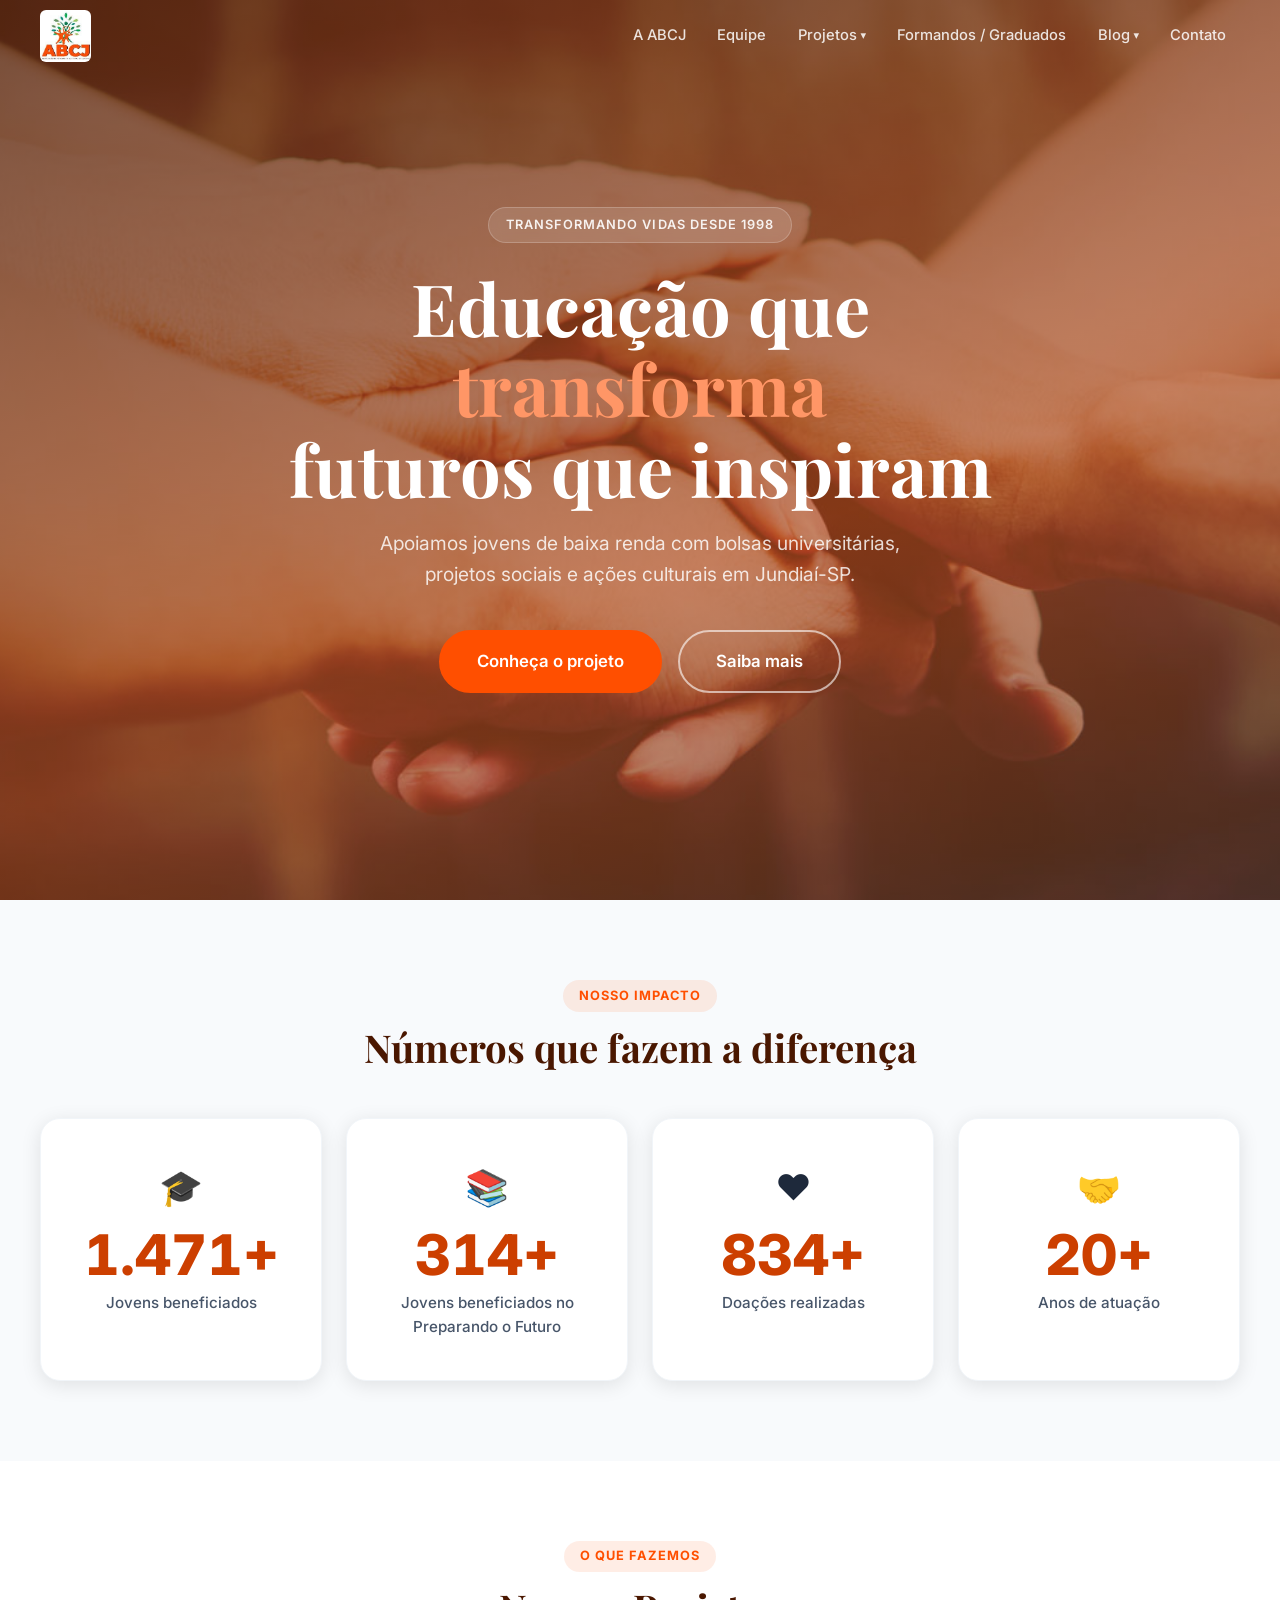
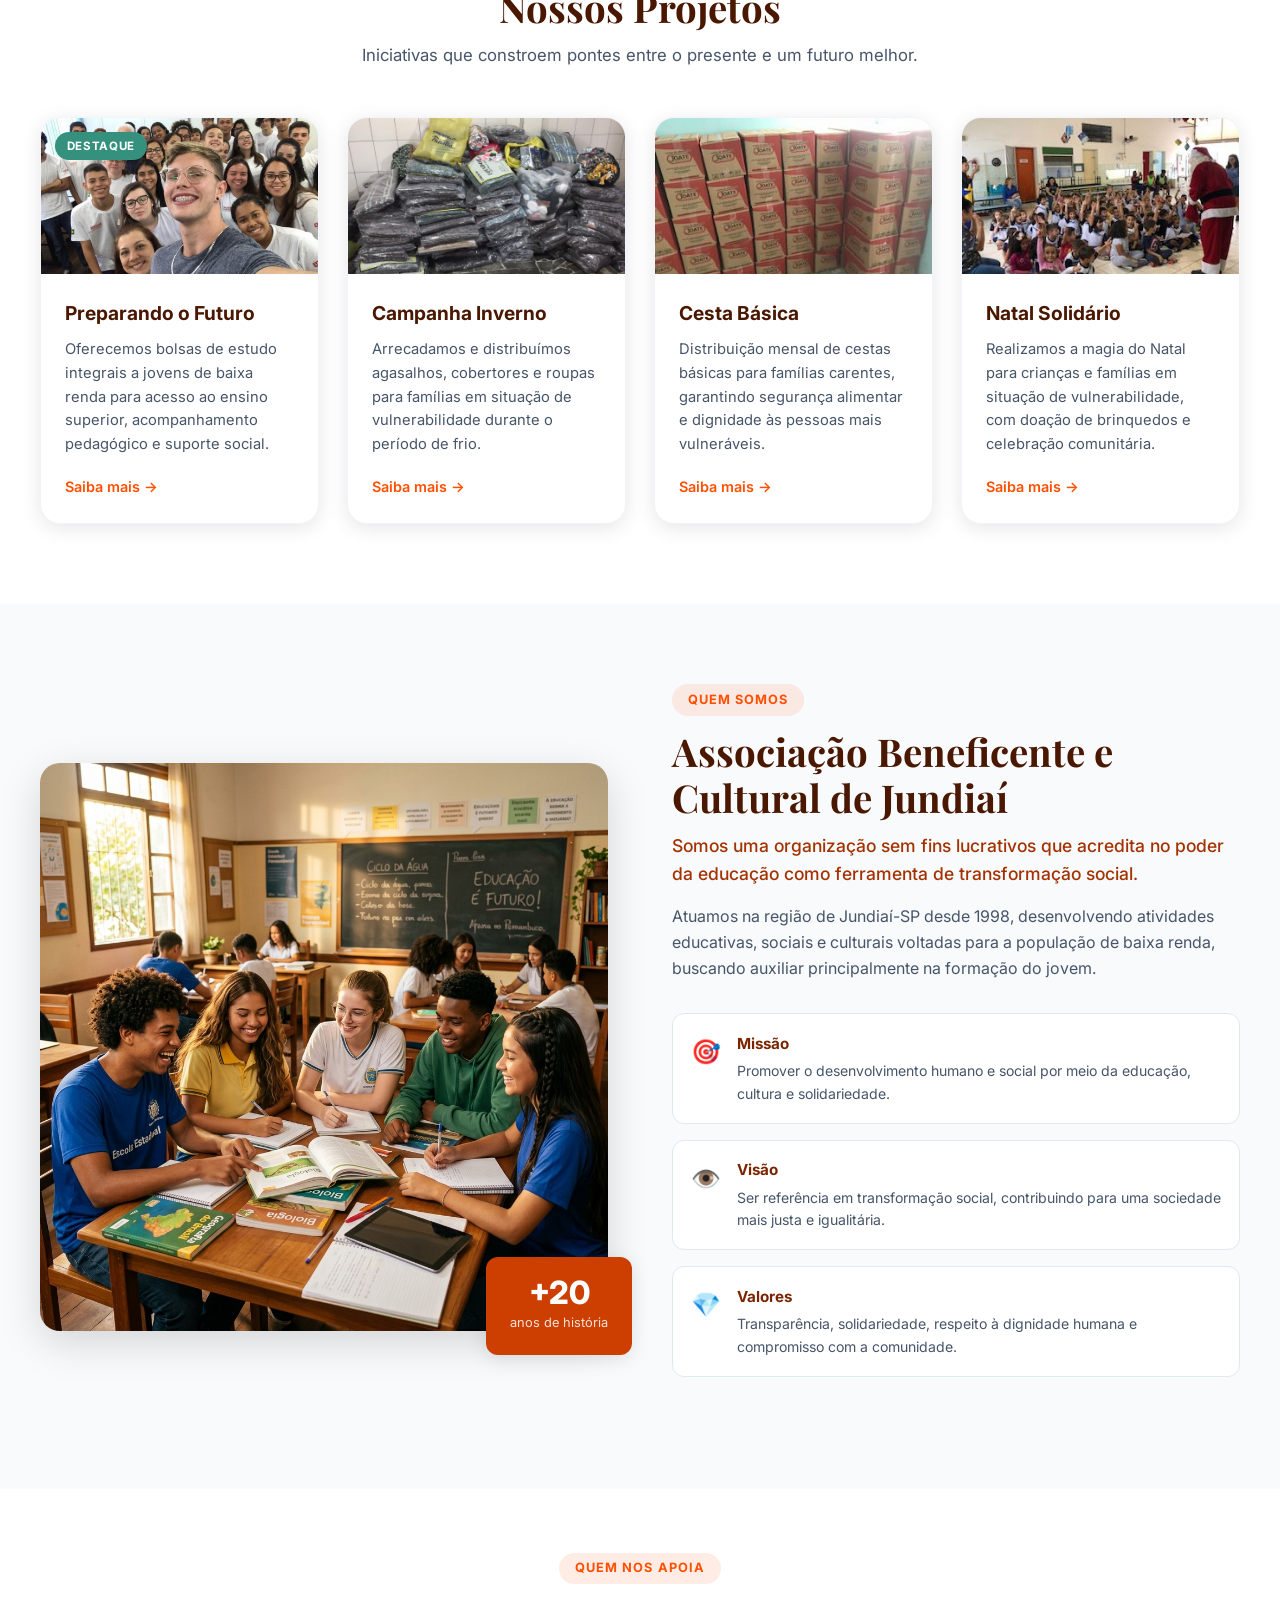
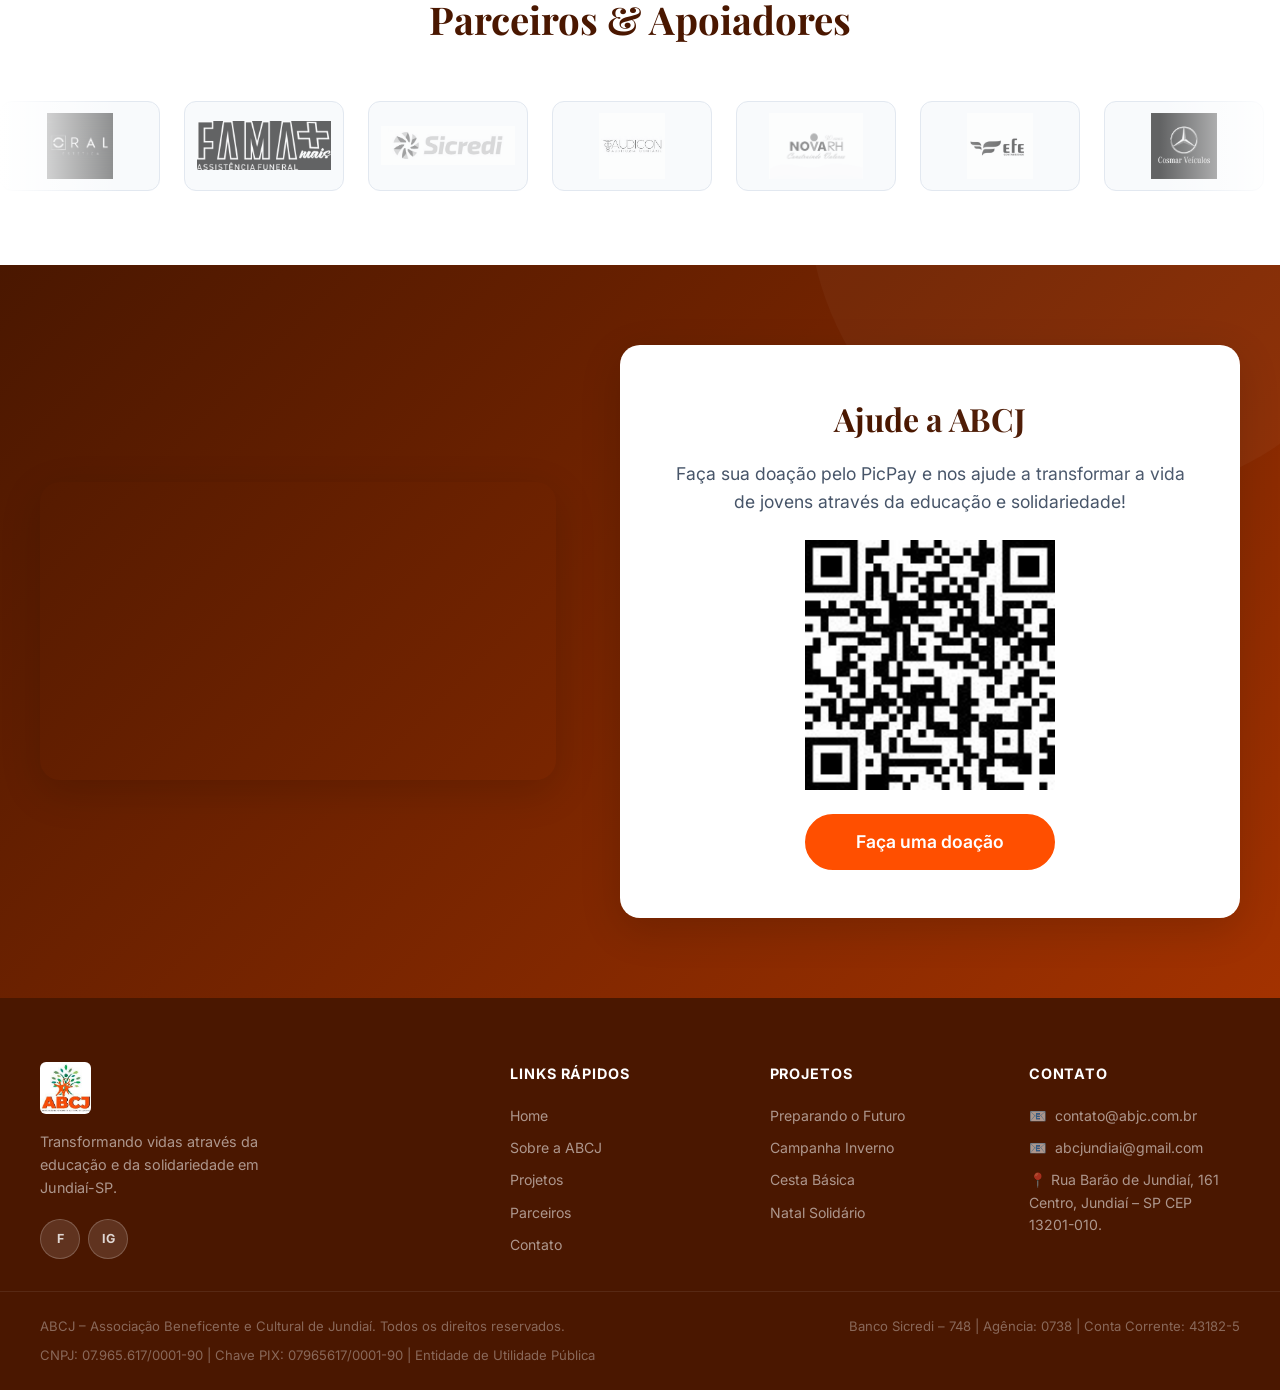
==== index.html @ 4a440118 "Adicionando projeto de site ABCJ" ====
<!DOCTYPE html>
<html lang="pt-BR">
<head>
  <meta charset="UTF-8" />
  <meta name="viewport" content="width=device-width, initial-scale=1.0" />
  <meta name="description" content="ABCJ – Associação Beneficente e Cultural de Jundiaí. Desenvolvendo atividades educativas, sociais e culturais voltadas para a população de baixa renda." />
  <title>ABCJ – Associação Beneficente e Cultural de Jundiaí</title>
  <link rel="stylesheet" href="style.css" />
  <link rel="preconnect" href="https://fonts.googleapis.com" />
  <link rel="preconnect" href="https://fonts.gstatic.com" crossorigin />
  <link href="https://fonts.googleapis.com/css2?family=Inter:wght@300;400;500;600;700;800&family=Playfair+Display:wght@700;800&display=swap" rel="stylesheet" />
</head>
<body>

  <!-- ========== HEADER ========== -->
  <header class="header" id="header">
    <div class="container header__inner">
      <a href="#home" class="logo" id="logo-link">
        <img src="images/logo_abcj.jpg" alt="Logo ABCJ" class="logo__img" />
      </a>

      <nav class="nav" id="main-nav" aria-label="Menu principal">
        <ul class="nav__list">
          <li><a href="a-abcj.html" class="nav__link">A ABCJ</a></li>
          <li><a href="equipe.html" class="nav__link">Equipe</a></li>
          <li class="nav__dropdown">
            <a href="index.html#projetos" class="nav__link">Projetos <span class="nav__arrow">▾</span></a>
            <ul class="nav__sub">
              <li><a href="projeto-preparando-futuro.html">Preparando o Futuro</a></li>
              <li><a href="projeto-campanha-inverno.html">Campanha Inverno</a></li>
              <li><a href="projeto-cesta-basica.html">Cesta Básica</a></li>
              <li><a href="projeto-natal-solidario.html">Natal Solidário</a></li>
            </ul>
          </li>
          <li><a href="formandos.html" class="nav__link">Formandos / Graduados</a></li>
          <li class="nav__dropdown">
            <a href="blog.html" class="nav__link">Blog <span class="nav__arrow">▾</span></a>
            <ul class="nav__sub">
              <li><a href="noticias.html">Notícias</a></li>
              <li><a href="processo-seletivo.html">Processo Seletivo</a></li>
              <li><a href="eventos.html">Eventos</a></li>
              <li><a href="agradecimentos.html">Agradecimentos</a></li>
            </ul>
          </li>
          <li><a href="index.html#contato" class="nav__link">Contato</a></li>
        </ul>
      </nav>



      <button class="hamburger" id="hamburger" aria-label="Abrir menu" aria-expanded="false">
        <span class="hamburger__line"></span>
        <span class="hamburger__line"></span>
        <span class="hamburger__line"></span>
      </button>
    </div>

    <!-- Mobile Menu -->
    <div class="mobile-menu" id="mobile-menu" aria-hidden="true">
      <ul class="mobile-menu__list">
        <li><a href="a-abcj.html" class="mobile-menu__link">A ABCJ</a></li>
        <li><a href="equipe.html" class="mobile-menu__link">Equipe</a></li>
        <li><a href="index.html#projetos" class="mobile-menu__link">Projetos</a></li>
        <li><a href="formandos.html" class="mobile-menu__link">Formandos / Graduados</a></li>
        <li><a href="blog.html" class="mobile-menu__link">Blog</a></li>
        <li><a href="index.html#contato" class="mobile-menu__link">Contato</a></li>

      </ul>
    </div>
  </header>

  <main id="main">

    <!-- ========== HERO ========== -->
    <section class="hero" id="home" aria-label="Seção principal">
      <div class="hero__bg" id="hero-bg"></div>
      <div class="hero__overlay"></div>
      <div class="hero__content">
        <span class="hero__tag animate-fade-up">Transformando vidas desde 1998</span>
        <h1 class="hero__title animate-fade-up delay-1">
          Educação que <em>transforma</em><br />futuros que inspiram
        </h1>
        <p class="hero__subtitle animate-fade-up delay-2">
          Apoiamos jovens de baixa renda com bolsas universitárias, projetos sociais e ações culturais em Jundiaí-SP.
        </p>
        <div class="hero__actions animate-fade-up delay-3">
          <a href="#projetos" class="btn btn--primary btn--lg" id="hero-cta">Conheça o projeto</a>
          <a href="#sobre" class="btn btn--outline btn--lg" id="hero-saiba">Saiba mais</a>
        </div>
      </div>
    </section>

    <!-- ========== NÚMEROS / IMPACTO ========== -->
    <section class="stats" id="stats" aria-label="Números de impacto">
      <div class="container">
        <div class="section-header">
          <span class="section-tag">Nosso Impacto</span>
          <h2 class="section-title">Números que fazem a diferença</h2>
        </div>
        <div class="stats__grid">
          <div class="stat-card" data-target="1500">
            <div class="stat-card__icon">🎓</div>
            <span class="stat-card__number" id="counter-jovens">0</span>
            <p class="stat-card__label">Jovens beneficiados</p>
          </div>
          <div class="stat-card" data-target="320">
            <div class="stat-card__icon">📚</div>
            <span class="stat-card__number" id="counter-bolsas">0</span>
            <p class="stat-card__label">Jovens beneficiados no Preparando o Futuro</p>
          </div>
          <div class="stat-card" data-target="850">
            <div class="stat-card__icon">❤️</div>
            <span class="stat-card__number" id="counter-doacoes">0</span>
            <p class="stat-card__label">Doações realizadas</p>
          </div>
          <div class="stat-card" data-target="20">
            <div class="stat-card__icon">🤝</div>
            <span class="stat-card__number" id="counter-parceiros">0</span>
            <p class="stat-card__label">Anos de atuação</p>
          </div>
        </div>
      </div>
    </section>

    <!-- ========== PROJETOS ========== -->
    <section class="projects" id="projetos" aria-label="Nossos projetos">
      <div class="container">
        <div class="section-header">
          <span class="section-tag">O que fazemos</span>
          <h2 class="section-title">Nossos Projetos</h2>
          <p class="section-desc">Iniciativas que constroem pontes entre o presente e um futuro melhor.</p>
        </div>
        <div class="projects__grid">

          <article class="project-card" id="card-futuro">
            <div class="project-card__img-wrap">
              <img src="images/preparandoofuturo.jpg" alt="Projeto Preparando o Futuro – jovens recebendo bolsas universitárias" class="project-card__img" loading="lazy" />
              <span class="project-card__badge">Destaque</span>
            </div>
            <div class="project-card__body">
              <h3 class="project-card__title">Preparando o Futuro</h3>
              <p class="project-card__desc">Oferecemos bolsas de estudo integrais a jovens de baixa renda para acesso ao ensino superior, acompanhamento pedagógico e suporte social.</p>
              <a href="projeto-preparando-futuro.html" class="project-card__link">Saiba mais →</a>
            </div>
          </article>

          <article class="project-card" id="card-inverno">
            <div class="project-card__img-wrap">
              <img src="images/inverno5.jpeg" alt="Campanha do Agasalho – distribuição de roupas de inverno" class="project-card__img" loading="lazy" />
            </div>
            <div class="project-card__body">
              <h3 class="project-card__title">Campanha Inverno</h3>
              <p class="project-card__desc">Arrecadamos e distribuímos agasalhos, cobertores e roupas para famílias em situação de vulnerabilidade durante o período de frio.</p>
              <a href="projeto-campanha-inverno.html" class="project-card__link">Saiba mais →</a>
            </div>
          </article>

          <article class="project-card" id="card-cesta">
            <div class="project-card__img-wrap">
              <img src="images/cesta.jpg" alt="Cesta Básica – doação de alimentos" class="project-card__img" loading="lazy" />
            </div>
            <div class="project-card__body">
              <h3 class="project-card__title">Cesta Básica</h3>
              <p class="project-card__desc">Distribuição mensal de cestas básicas para famílias carentes, garantindo segurança alimentar e dignidade às pessoas mais vulneráveis.</p>
              <a href="projeto-cesta-basica.html" class="project-card__link">Saiba mais →</a>
            </div>
          </article>

          <article class="project-card" id="card-natal">
            <div class="project-card__img-wrap">
              <img src="images/natalgrande.jpg" alt="Natal Solidário – distribuição de presentes para crianças" class="project-card__img" loading="lazy" />
            </div>
            <div class="project-card__body">
              <h3 class="project-card__title">Natal Solidário</h3>
              <p class="project-card__desc">Realizamos a magia do Natal para crianças e famílias em situação de vulnerabilidade, com doação de brinquedos e celebração comunitária.</p>
              <a href="projeto-natal-solidario.html" class="project-card__link">Saiba mais →</a>
            </div>
          </article>

        </div>
      </div>
    </section>

    <!-- ========== SOBRE ========== -->
    <section class="about" id="sobre" aria-label="Sobre a ABCJ">
      <div class="container about__inner">
        <div class="about__image-col">
          <div class="about__img-wrap">
            <img src="images/about_image.png" alt="Estudantes na sala de aula – ABCJ" class="about__img" loading="lazy"/>
            <div class="about__img-badge">
              <strong>+20</strong>
              <span>anos de história</span>
            </div>
          </div>
        </div>
        <div class="about__content-col">
          <span class="section-tag">Quem somos</span>
          <h2 class="section-title">Associação Beneficente e Cultural de Jundiaí</h2>
          <p class="about__lead">Somos uma organização sem fins lucrativos que acredita no poder da educação como ferramenta de transformação social.</p>
          <p class="about__text">Atuamos na região de Jundiaí-SP desde 1998, desenvolvendo atividades educativas, sociais e culturais voltadas para a população de baixa renda, buscando auxiliar principalmente na formação do jovem.</p>

          <div class="mvv">
            <div class="mvv__item" id="mvv-missao">
              <div class="mvv__icon">🎯</div>
              <div>
                <h3 class="mvv__title">Missão</h3>
                <p class="mvv__text">Promover o desenvolvimento humano e social por meio da educação, cultura e solidariedade.</p>
              </div>
            </div>
            <div class="mvv__item" id="mvv-visao">
              <div class="mvv__icon">👁️</div>
              <div>
                <h3 class="mvv__title">Visão</h3>
                <p class="mvv__text">Ser referência em transformação social, contribuindo para uma sociedade mais justa e igualitária.</p>
              </div>
            </div>
            <div class="mvv__item" id="mvv-valores">
              <div class="mvv__icon">💎</div>
              <div>
                <h3 class="mvv__title">Valores</h3>
                <p class="mvv__text">Transparência, solidariedade, respeito à dignidade humana e compromisso com a comunidade.</p>
              </div>
            </div>
          </div>


        </div>
      </div>
    </section>

    <!-- ========== PARCEIROS ========== -->
    <section class="partners" id="parceiros" aria-label="Nossos parceiros">
      <div class="container">
        <div class="section-header">
          <span class="section-tag">Quem nos apoia</span>
          <h2 class="section-title">Parceiros &amp; Apoiadores</h2>
        </div>
      </div>
      <div class="carousel-wrapper" aria-label="Carrossel de parceiros">
        <div class="carousel-track" id="carousel-track">
          <div class="partner-logo"><img src="images/oralestetica.jpeg" alt="Oral Estética"></div>
          <div class="partner-logo"><img src="images/fama.jpeg" alt="Fama"></div>
          <div class="partner-logo"><img src="images/sicred.jpg" alt="Sicredi"></div>
          <div class="partner-logo"><img src="images/audicon.jpg" alt="Audicon"></div>
          <div class="partner-logo"><img src="images/novarh.jpg" alt="Nova RH"></div>
          <div class="partner-logo"><img src="images/efe.png" alt="Efe"></div>
          <div class="partner-logo"><img src="images/cosmar.jpeg" alt="Cosmar"></div>
          <div class="partner-logo"><img src="images/unianchieta.png" alt="UniAnchieta"></div>
          
          <!-- Duplicates for infinite scroll -->
          <div class="partner-logo" aria-hidden="true"><img src="images/oralestetica.jpeg" alt=""></div>
          <div class="partner-logo" aria-hidden="true"><img src="images/fama.jpeg" alt=""></div>
          <div class="partner-logo" aria-hidden="true"><img src="images/sicred.jpg" alt=""></div>
          <div class="partner-logo" aria-hidden="true"><img src="images/audicon.jpg" alt=""></div>
          <div class="partner-logo" aria-hidden="true"><img src="images/novarh.jpg" alt=""></div>
          <div class="partner-logo" aria-hidden="true"><img src="images/efe.png" alt=""></div>
          <div class="partner-logo" aria-hidden="true"><img src="images/cosmar.jpeg" alt=""></div>
          <div class="partner-logo" aria-hidden="true"><img src="images/unianchieta.png" alt=""></div>
        </div>
      </div>
    </section>

    <!-- ========== CONTATO ========== -->
    <section class="contact" id="contato" aria-label="Formulário de contato">
      <div class="container contact__inner">
        <div class="donation__video" style="width: 100%; border-radius: var(--radius-lg); overflow: hidden; box-shadow: var(--shadow-lg); align-self: center;">
          <iframe width="100%" style="border: none; aspect-ratio: 16/9;" src="https://www.youtube.com/embed/oIAQZM43AwQ" title="YouTube video player" allow="accelerometer; autoplay; clipboard-write; encrypted-media; gyroscope; picture-in-picture" allowfullscreen></iframe>
        </div>

        <div class="donation__picpay" style="display: flex; flex-direction: column; justify-content: center; align-items: center; background: var(--white); border-radius: var(--radius-lg); padding: 3rem; text-align: center; box-shadow: var(--shadow-lg);">
          <h2 style="color: var(--orange-900); font-family: var(--font-display); font-size: 2rem; margin-bottom: 1rem;">Ajude a ABCJ</h2>
          <p style="color: var(--gray-600); margin-bottom: 1.5rem; font-size: 1.1rem;">Faça sua doação pelo PicPay e nos ajude a transformar a vida de jovens através da educação e solidariedade!</p>
          <img src="images/qrcode.jpeg" alt="QR Code PicPay" style="width: 250px; height: 250px; margin-bottom: 1.5rem; object-fit: contain;" />
          <a href="https://picpay.me/abcj" target="_blank" class="btn btn--primary" style="width: 100%; max-width: 250px; font-size: 1.1rem; text-align: center; justify-content: center;">Faça uma doação</a>
        </div>
      </div>
    </section>

  </main>

  <!-- ========== FOOTER ========== -->
  <footer class="footer" id="footer">
    <div class="container footer__inner">
      <div class="footer__brand">
        <div class="logo logo--light">
          <img src="images/logo_abcj.jpg" alt="Logo ABCJ" class="logo__img" />
        </div>
        <p class="footer__tagline">Transformando vidas através da educação e da solidariedade em Jundiaí-SP.</p>
        <div class="social-links footer__social">
          <a href="https://www.facebook.com/AssociacaoBeneficenteECulturalDeJundiai/" class="social-link" aria-label="Facebook" target="_blank">f</a>
          <a href="https://www.instagram.com/abcj_ong_" class="social-link" aria-label="Instagram" target="_blank">ig</a>
        </div>
      </div>

      <div class="footer__col">
        <h3 class="footer__heading">Links Rápidos</h3>
        <ul class="footer__links">
          <li><a href="#home">Home</a></li>
          <li><a href="#sobre">Sobre a ABCJ</a></li>
          <li><a href="#projetos">Projetos</a></li>
          <li><a href="#parceiros">Parceiros</a></li>
          <li><a href="#contato">Contato</a></li>
        </ul>
      </div>

      <div class="footer__col">
        <h3 class="footer__heading">Projetos</h3>
        <ul class="footer__links">
          <li><a href="projeto-preparando-futuro.html">Preparando o Futuro</a></li>
          <li><a href="projeto-campanha-inverno.html">Campanha Inverno</a></li>
          <li><a href="projeto-cesta-basica.html">Cesta Básica</a></li>
          <li><a href="projeto-natal-solidario.html">Natal Solidário</a></li>
        </ul>
      </div>

      <div class="footer__col">
        <h3 class="footer__heading">Contato</h3>
        <ul class="footer__links footer__links--contact">
          <li>📧 <a href="mailto:contato@abjc.com.br">contato@abjc.com.br</a></li>
          <li>📧 <a href="mailto:abcjundiai@gmail.com">abcjundiai@gmail.com</a></li>
          <li>📍 Rua Barão de Jundiaí, 161 Centro, Jundiaí – SP CEP 13201-010.</li>
        </ul>
      </div>
    </div>

    <div class="footer__bottom">
      <div class="container footer__bottom-inner">
        <p>ABCJ – Associação Beneficente e Cultural de Jundiaí. Todos os direitos reservados.</p>
        <p>Banco Sicredi – 748 | Agência: 0738 | Conta Corrente: 43182-5</p>
        <p>CNPJ: 07.965.617/0001-90 | Chave PIX: 07965617/0001-90 | Entidade de Utilidade Pública</p>
      </div>
    </div>
  </footer>

  <script src="script.js"></script>
</body>
</html>
---- style.css ----
/* =============================================
   ABCJ – style.css
   ============================================= */

/* ---------- Reset & Base ---------- */
*, *::before, *::after { box-sizing: border-box; margin: 0; padding: 0; }

:root {
  --orange-900: #4a1700;
  --orange-800: #7a2500;
  --orange-700: #a33200;
  --orange-600: #cc3f00;
  --orange-500: #ff4f00;
  --orange-400: #ff7233;
  --orange-300: #ff9666;
  --accent:   #36907e;
  --accent-h: #2a7364;
  --white:    #ffffff;
  --gray-50:  #f8fafc;
  --gray-100: #f1f5f9;
  --gray-200: #e2e8f0;
  --gray-400: #94a3b8;
  --gray-600: #475569;
  --gray-800: #1e293b;
  --radius-sm: 6px;
  --radius:    12px;
  --radius-lg: 20px;
  --shadow-sm: 0 1px 3px rgba(0,0,0,.08);
  --shadow:    0 4px 20px rgba(0,0,0,.10);
  --shadow-lg: 0 12px 40px rgba(0,0,0,.15);
  --transition: .3s cubic-bezier(.4,0,.2,1);
  --font: 'Inter', system-ui, sans-serif;
  --font-display: 'Playfair Display', Georgia, serif;
  --header-h: 72px;
}

html { scroll-behavior: smooth; font-size: 16px; }
body { font-family: var(--font); color: var(--gray-800); background: var(--white); line-height: 1.6; overflow-x: hidden; }
img  { display: block; max-width: 100%; height: auto; }
a    { text-decoration: none; color: inherit; }
ul   { list-style: none; }

.container {
  width: min(1200px, 100% - 2rem);
  margin-inline: auto;
}

/* ---------- Buttons ---------- */
.btn {
  display: inline-flex; align-items: center; gap: .5rem;
  padding: .75rem 1.75rem; border-radius: 50px; border: 2px solid transparent;
  font-family: var(--font); font-size: .95rem; font-weight: 600;
  cursor: pointer; transition: var(--transition); text-align: center;
  white-space: nowrap;
}
.btn--primary {
  background: var(--orange-500); color: var(--white); border-color: var(--orange-500);
}
.btn--primary:hover {
  background: var(--orange-400); border-color: var(--orange-400);
  transform: translateY(-2px); box-shadow: 0 8px 24px rgba(255,79,0,.35);
}
.btn--outline {
  background: transparent; color: var(--white); border-color: rgba(255,255,255,.6);
}
.btn--outline:hover {
  background: rgba(255,255,255,.12); border-color: var(--white);
  transform: translateY(-2px);
}
.btn--lg    { padding: 1rem 2.25rem; font-size: 1.05rem; }
.btn--full  { width: 100%; justify-content: center; }
.btn--donate {
  background: var(--accent); color: var(--white) !important;
  border: none; padding: .6rem 1.25rem; border-radius: 50px;
  display: inline-block; margin-top: .5rem; font-weight: 600;
  transition: all 0.4s cubic-bezier(0.175, 0.885, 0.32, 1.275);
}
.btn--donate:hover { 
  background: var(--accent-h); 
  transform: translateY(-3px) scale(1.05); 
  box-shadow: 0 10px 20px rgba(54, 144, 126, 0.4); 
}

/* ---------- Section helpers ---------- */
.section-header { text-align: center; margin-bottom: 3rem; }
.section-tag {
  display: inline-block; padding: .35rem 1rem; border-radius: 50px;
  background: rgba(255,79,0,.1); color: var(--orange-500);
  font-size: .8rem; font-weight: 700; letter-spacing: .08em; text-transform: uppercase;
  margin-bottom: .75rem;
}
.section-tag--light { background: rgba(255,255,255,.18); color: rgba(255,255,255,.9); }
.section-title {
  font-family: var(--font-display); font-size: clamp(1.8rem, 3vw, 2.6rem);
  color: var(--orange-900); line-height: 1.2; margin-bottom: .75rem;
}
.section-title--light { color: var(--white); }
.section-desc { color: var(--gray-600); font-size: 1.05rem; max-width: 560px; margin-inline: auto; }

/* ---------- Animations ---------- */
@keyframes fadeUp {
  from { opacity: 0; transform: translateY(30px); }
  to   { opacity: 1; transform: translateY(0); }
}
@keyframes fadeIn {
  from { opacity: 0; } to { opacity: 1; }
}
.animate-fade-up { opacity: 0; animation: fadeUp .7s forwards; }
.delay-1 { animation-delay: .15s; }
.delay-2 { animation-delay: .3s; }
.delay-3 { animation-delay: .45s; }

.reveal {
  opacity: 0; transform: translateY(32px);
  transition: opacity .65s ease, transform .65s ease;
}
.reveal.visible { opacity: 1; transform: translateY(0); }

/* =============================================
   HEADER
   ============================================= */
.header {
  position: fixed; top: 0; left: 0; right: 0; z-index: 1000;
  height: var(--header-h); background: transparent;
  transition: background var(--transition), box-shadow var(--transition), backdrop-filter var(--transition);
}
.header.scrolled {
  background: rgba(74,23,0,.92); backdrop-filter: blur(12px);
  box-shadow: 0 2px 20px rgba(0,0,0,.2);
}
.header__inner {
  display: flex; align-items: center; gap: 1.5rem;
  height: var(--header-h);
}

/* Logo */
.logo { display: flex; align-items: center; flex-shrink: 0; }
.logo__img {
  height: 52px;
  width: auto;
  object-fit: contain;
  border-radius: var(--radius-sm);
}

/* Nav */
.nav { margin-left: auto; }
.nav__list { display: flex; align-items: center; gap: .25rem; }
.nav__link {
  padding: .5rem .85rem; border-radius: var(--radius-sm);
  color: rgba(255,255,255,.85); font-size: .92rem; font-weight: 500;
  transition: var(--transition); display: flex; align-items: center; gap: .25rem;
}
.nav__link:hover, .nav__link.active { color: var(--white); background: rgba(255,255,255,.1); }
.nav__arrow { font-size: .7rem; }

/* Dropdown */
.nav__dropdown { position: relative; }
.nav__sub {
  position: absolute; top: calc(100% + .5rem); left: 0;
  background: var(--orange-800); border-radius: var(--radius);
  padding: .5rem; min-width: 200px;
  box-shadow: var(--shadow-lg); opacity: 0; pointer-events: none;
  transform: translateY(-8px); transition: var(--transition);
}
/* Bridge the gap to prevent accidental closing */
.nav__sub::before {
  content: ''; position: absolute; top: -.5rem; left: 0; width: 100%; height: .5rem;
}
.nav__dropdown:hover .nav__sub { opacity: 1; pointer-events: all; transform: translateY(0); }
.nav__sub li a {
  display: block; padding: .55rem 1rem; border-radius: var(--radius-sm);
  color: rgba(255,255,255,.8); font-size: .88rem; transition: var(--transition);
}
.nav__sub li a:hover { background: rgba(255,255,255,.08); color: var(--white); }

.header__cta { margin-left: .5rem; }

/* Hamburger */
.hamburger {
  display: none; flex-direction: column; gap: 5px;
  background: none; border: none; cursor: pointer; padding: .5rem;
}
.hamburger__line {
  display: block; width: 24px; height: 2px;
  background: var(--white); border-radius: 2px; transition: var(--transition);
}
.hamburger.open .hamburger__line:nth-child(1) { transform: translateY(7px) rotate(45deg); }
.hamburger.open .hamburger__line:nth-child(2) { opacity: 0; transform: scaleX(0); }
.hamburger.open .hamburger__line:nth-child(3) { transform: translateY(-7px) rotate(-45deg); }

/* Mobile menu */
.mobile-menu {
  display: none; position: absolute; top: var(--header-h); left: 0; right: 0;
  background: var(--orange-900); padding: 1rem 1.5rem 1.5rem;
  transform: translateY(-10px); opacity: 0;
  transition: var(--transition);
}
.mobile-menu.open { transform: translateY(0); opacity: 1; display: block; }
.mobile-menu__list { display: flex; flex-direction: column; gap: .25rem; }
.mobile-menu__link {
  display: block; padding: .85rem 1rem; border-radius: var(--radius-sm);
  color: rgba(255,255,255,.85); font-weight: 500; transition: var(--transition);
}
.mobile-menu__link:hover { background: rgba(255,255,255,.08); color: var(--white); }
.mobile-menu__cta {
  margin-top: .5rem; background: var(--orange-500);
  color: var(--white) !important; text-align: center; border-radius: 50px;
}

/* =============================================
   HERO
   ============================================= */
.hero {
  position: relative; height: 100vh; min-height: 600px;
  display: flex; align-items: center; justify-content: center;
  overflow: hidden;
}
.hero__bg {
  position: absolute; inset: 0;
  background: url('images/main.jpg') center/cover no-repeat;
  transform: scale(1.08); transition: transform 12s ease-out;
}
.hero__bg.loaded { transform: scale(1); }
.hero__overlay {
  position: absolute; inset: 0;
  background: linear-gradient(160deg, rgba(74,23,0,.75) 0%, rgba(163,50,0,.6) 60%, rgba(74,23,0,.5) 100%);
}
.hero__content {
  position: relative; z-index: 1; text-align: center;
  padding: 0 1rem; max-width: 800px;
}
.hero__tag {
  display: inline-flex; padding: .4rem 1.1rem;
  background: rgba(255,255,255,.12); backdrop-filter: blur(6px);
  border: 1px solid rgba(255,255,255,.2); border-radius: 50px;
  color: rgba(255,255,255,.9); font-size: .8rem; font-weight: 600;
  letter-spacing: .08em; text-transform: uppercase;
  margin: 0 auto 1.5rem auto; width: max-content;
}
.hero__title {
  font-family: var(--font-display);
  font-size: clamp(2.4rem, 6vw, 4.5rem);
  color: var(--white); line-height: 1.12;
  margin-bottom: 1.25rem;
}
.hero__title em { font-style: normal; color: var(--orange-300); }
.hero__subtitle {
  color: rgba(255,255,255,.82); font-size: clamp(1rem, 2vw, 1.2rem);
  max-width: 560px; margin: 0 auto 2.5rem;
}
.hero__actions { display: flex; gap: 1rem; justify-content: center; flex-wrap: wrap; }
.hero__scroll {
  position: absolute; bottom: 2rem; left: 50%; transform: translateX(-50%);
  cursor: pointer;
}
.hero__scroll span {
  display: block; width: 22px; height: 36px; border: 2px solid rgba(255,255,255,.4);
  border-radius: 50px; position: relative;
}
.hero__scroll span::after {
  content: ''; position: absolute; top: 6px; left: 50%; transform: translateX(-50%);
  width: 4px; height: 8px; background: rgba(255,255,255,.7); border-radius: 4px;
  animation: scrollDot 1.6s ease-in-out infinite;
}
@keyframes scrollDot {
  0%   { top: 6px; opacity: 1; }
  100% { top: 18px; opacity: 0; }
}

/* =============================================
   STATS
   ============================================= */
.stats { padding: 5rem 0; background: var(--gray-50); }
.stats__grid {
  display: grid; grid-template-columns: repeat(auto-fit, minmax(200px, 1fr)); gap: 1.5rem;
}
.stat-card {
  background: var(--white); border-radius: var(--radius-lg);
  padding: 2.5rem 1.5rem; text-align: center;
  box-shadow: var(--shadow); transition: var(--transition);
  border: 1px solid var(--gray-100);
}
.stat-card:hover { transform: translateY(-6px); box-shadow: var(--shadow-lg); }
.stat-card__icon { font-size: 2.2rem; margin-bottom: .75rem; }
.stat-card__number {
  display: block; font-size: clamp(2.5rem, 5vw, 3.5rem); font-weight: 800;
  color: var(--orange-600); line-height: 1; margin-bottom: .5rem;
  font-variant-numeric: tabular-nums;
}
.stat-card__number::after { content: '+'; }
.stat-card__label { color: var(--gray-600); font-size: .95rem; font-weight: 500; }

/* =============================================
   PROJECTS
   ============================================= */
.projects { padding: 5rem 0; background: var(--white); }
.projects__grid {
  display: grid; grid-template-columns: repeat(auto-fit, minmax(260px, 1fr)); gap: 1.75rem;
}
.project-card {
  border-radius: var(--radius-lg); overflow: hidden;
  box-shadow: var(--shadow); transition: var(--transition);
  background: var(--white); border: 1px solid var(--gray-100);
}
.project-card:hover { transform: translateY(-8px); box-shadow: var(--shadow-lg); }
.project-card__img-wrap { position: relative; aspect-ratio: 16/9; overflow: hidden; }
.project-card__img {
  width: 100%; height: 100%; object-fit: cover;
  transition: transform .5s ease;
}
.project-card:hover .project-card__img { transform: scale(1.06); }
.project-card__img-placeholder {
  width: 100%; height: 100%;
  background: linear-gradient(135deg, var(--orange-700), var(--orange-500));
  display: flex; flex-direction: column; align-items: center; justify-content: center;
  gap: .5rem; color: var(--white); font-size: .95rem; font-weight: 600;
}
.project-card__img-placeholder span { font-size: 3rem; }
.project-card__badge {
  position: absolute; top: .85rem; left: .85rem;
  background: var(--accent); color: var(--white);
  font-size: .72rem; font-weight: 700; padding: .3rem .75rem;
  border-radius: 50px; letter-spacing: .06em; text-transform: uppercase;
}
.project-card__body { padding: 1.5rem; }
.project-card__title {
  font-size: 1.2rem; font-weight: 700; color: var(--orange-900);
  margin-bottom: .6rem;
}
.project-card__desc { color: var(--gray-600); font-size: .92rem; margin-bottom: 1.1rem; line-height: 1.6; }
.project-card__link {
  color: var(--orange-500); font-weight: 600; font-size: .9rem;
  transition: var(--transition); display: inline-flex; align-items: center; gap: .25rem;
}
.project-card__link:hover { color: var(--orange-400); gap: .5rem; }

/* =============================================
   ABOUT
   ============================================= */
.about { padding: 5rem 0; background: var(--gray-50); }
.about__inner {
  display: grid; grid-template-columns: 1fr 1fr;
  gap: 4rem; align-items: center;
}
.about__img-wrap { position: relative; }
.about__img {
  width: 100%; border-radius: var(--radius-lg);
  box-shadow: var(--shadow-lg);
}
.about__img-badge {
  position: absolute; bottom: -1.5rem; right: -1.5rem;
  background: var(--orange-600); color: var(--white);
  padding: 1.25rem 1.5rem; border-radius: var(--radius);
  text-align: center; box-shadow: var(--shadow);
}
.about__img-badge strong { display: block; font-size: 2rem; font-weight: 800; line-height: 1; }
.about__img-badge span  { font-size: .8rem; opacity: .85; }
.about__content-col .section-tag { display: inline-block; margin-bottom: .75rem; }
.about__lead { font-size: 1.1rem; font-weight: 500; color: var(--orange-700); margin-bottom: 1rem; }
.about__text { color: var(--gray-600); margin-bottom: 2rem; }

/* MVV */
.mvv { display: flex; flex-direction: column; gap: 1rem; margin-bottom: 2rem; }
.mvv__item {
  display: flex; gap: 1rem; align-items: flex-start;
  background: var(--white); border-radius: var(--radius); padding: 1.1rem;
  border: 1px solid var(--gray-200); transition: var(--transition);
}
.mvv__item:hover { border-color: var(--orange-300); box-shadow: var(--shadow-sm); }
.mvv__icon { font-size: 1.5rem; flex-shrink: 0; margin-top: .1rem; }
.mvv__title { font-weight: 700; color: var(--orange-800); margin-bottom: .25rem; font-size: .95rem; }
.mvv__text  { color: var(--gray-600); font-size: .88rem; }

/* =============================================
   PARTNERS / CAROUSEL
   ============================================= */
.partners { padding: 4rem 0; background: var(--white); overflow: hidden; }
.carousel-wrapper { margin-top: 2.5rem; position: relative; overflow: hidden; }
.carousel-wrapper::before,
.carousel-wrapper::after {
  content: ''; position: absolute; top: 0; bottom: 0; width: 120px; z-index: 2; pointer-events: none;
}
.carousel-wrapper::before { left: 0; background: linear-gradient(to right, var(--white), transparent); }
.carousel-wrapper::after  { right: 0; background: linear-gradient(to left, var(--white), transparent); }

.carousel-track {
  display: flex; gap: 1.5rem; width: max-content;
  padding: 10px 0;
  animation: scroll-carousel 22s linear infinite;
}
.carousel-track:hover { animation-play-state: paused; }
@keyframes scroll-carousel {
  from { transform: translateX(0); }
  to   { transform: translateX(-50%); }
}
.partner-logo {
  flex-shrink: 0; width: 160px; height: 90px;
  background: var(--gray-50); border: 1.5px solid var(--gray-200);
  border-radius: var(--radius); display: flex; align-items: center; justify-content: center;
  transition: var(--transition); cursor: default;
}
.partner-logo:hover {
  border-color: var(--orange-400); background: var(--white);
  transform: translateY(-4px); box-shadow: var(--shadow);
}
.partner-logo img {
  max-width: 85%;
  max-height: 75%;
  object-fit: contain;
  filter: grayscale(1);
  opacity: 0.6;
  transition: var(--transition);
}
.partner-logo:hover img {
  filter: grayscale(0);
  opacity: 1;
}
.partner-logo span { text-align: center; font-size: .82rem; font-weight: 700; color: var(--gray-600); line-height: 1.4; }

/* =============================================
   CONTACT
   ============================================= */
.contact {
  padding: 5rem 0;
  background: linear-gradient(135deg, var(--orange-900) 0%, var(--orange-700) 100%);
  position: relative; overflow: hidden;
}
.contact::before {
  content: ''; position: absolute; top: -50%; right: -10%;
  width: 600px; height: 600px; border-radius: 50%;
  background: rgba(255,255,255,.03); pointer-events: none;
}
.contact__inner {
  display: grid; grid-template-columns: 1fr 1.2fr; gap: 4rem; align-items: start;
}
.contact__desc { color: rgba(255,255,255,.75); margin: 1.25rem 0 2rem; font-size: 1.05rem; }
.contact__details { display: flex; flex-direction: column; gap: 1.25rem; }
.contact__details li { display: flex; gap: 1rem; align-items: flex-start; }
.contact__detail-icon {
  font-size: 1.25rem; width: 44px; height: 44px; border-radius: var(--radius-sm);
  background: rgba(255,255,255,.1); display: flex; align-items: center; justify-content: center;
  flex-shrink: 0;
}
.contact__details strong { display: block; color: var(--white); font-size: .9rem; margin-bottom: .2rem; }
.contact__details span,
.contact__details a { color: rgba(255,255,255,.7); font-size: .9rem; transition: var(--transition); }
.contact__details a:hover { color: var(--white); }

/* Social links */
.social-links { display: flex; gap: .5rem; margin-top: .5rem; }
.social-link {
  width: 36px; height: 36px; border-radius: 50%;
  background: rgba(255,255,255,.12); border: 1px solid rgba(255,255,255,.2);
  display: flex; align-items: center; justify-content: center;
  color: rgba(255,255,255,.8); font-size: .78rem; font-weight: 700;
  transition: var(--transition); text-transform: uppercase;
}
.social-link:hover { background: var(--orange-500); border-color: var(--orange-500); color: var(--white); transform: translateY(-3px); }
.footer__social .social-link { width: 40px; height: 40px; }

/* Form */
.contact-form {
  background: var(--white); border-radius: var(--radius-lg);
  padding: 2.5rem; box-shadow: var(--shadow-lg);
}
.form-group { display: flex; flex-direction: column; gap: .4rem; margin-bottom: 1.25rem; }
.form-label { font-size: .88rem; font-weight: 600; color: var(--gray-800); }
.form-input {
  width: 100%; padding: .85rem 1rem; border-radius: var(--radius-sm);
  border: 1.5px solid var(--gray-200); background: var(--gray-50);
  font-family: var(--font); font-size: .95rem; color: var(--gray-800);
  transition: var(--transition); outline: none;
}
.form-input:focus { border-color: var(--orange-500); background: var(--white); box-shadow: 0 0 0 3px rgba(255,79,0,.1); }
.form-input.error { border-color: #ef4444; box-shadow: 0 0 0 3px rgba(239,68,68,.1); }
.form-select { appearance: none; cursor: pointer; background-image: url("data:image/svg+xml,%3Csvg xmlns='http://www.w3.org/2000/svg' viewBox='0 0 24 24' fill='none' stroke='%2394a3b8' stroke-width='2'%3E%3Cpath d='M6 9l6 6 6-6'/%3E%3C/svg%3E"); background-repeat: no-repeat; background-position: right .75rem center; background-size: 18px; padding-right: 2.5rem; }
.form-textarea { resize: vertical; min-height: 110px; }
.form-error { color: #ef4444; font-size: .8rem; min-height: 1rem; }
.form-success {
  display: none; margin-top: 1rem; padding: 1rem;
  background: rgba(16,185,129,.1); border: 1px solid rgba(16,185,129,.3);
  border-radius: var(--radius-sm); color: #059669; font-weight: 600; text-align: center;
}
.form-success.show { display: block; }

/* =============================================
   FOOTER
   ============================================= */
.footer { background: var(--orange-900); color: rgba(255,255,255,.7); }
.footer__inner {
  display: grid; grid-template-columns: 2fr 1fr 1fr 1fr;
  gap: 3rem; padding: 4rem 0 2rem;
}
.footer__tagline { color: rgba(255,255,255,.55); font-size: .9rem; margin: 1rem 0 1.25rem; max-width: 260px; }
.footer__heading { color: var(--white); font-size: .9rem; font-weight: 700; margin-bottom: 1.25rem; text-transform: uppercase; letter-spacing: .06em; }
.footer__links { display: flex; flex-direction: column; gap: .6rem; }
.footer__links li, .footer__links a { color: rgba(255,255,255,.55); font-size: .88rem; transition: var(--transition); }
.footer__links a:hover { color: var(--white); padding-left: .25rem; }
.footer__links--contact li { display: flex; gap: .5rem; align-items: flex-start; }
.footer__bottom {
  border-top: 1px solid rgba(255,255,255,.08); padding: 1.5rem 0;
}
.footer__bottom-inner {
  display: flex; justify-content: space-between; align-items: center;
  flex-wrap: wrap; gap: .5rem;
  font-size: .82rem; color: rgba(255,255,255,.35);
}

/* =============================================
   RESPONSIVE
   ============================================= */
@media (max-width: 1024px) {
  .footer__inner { grid-template-columns: 1fr 1fr; }
}

@media (max-width: 768px) {
  :root { --header-h: 64px; }
  .nav, .header__cta { display: none; }
  .hamburger { display: flex; margin-left: auto; }
  .about__inner { grid-template-columns: 1fr; }
  .about__img-badge { bottom: 1rem; right: 1rem; }
  .about__img-wrap { order: -1; }
  .contact__inner { grid-template-columns: 1fr; gap: 2.5rem; }
  .footer__inner { grid-template-columns: 1fr 1fr; gap: 2rem; }
  .footer__bottom-inner { flex-direction: column; text-align: center; }
}

@media (max-width: 520px) {
  .projects__grid { grid-template-columns: 1fr; }
  .stats__grid    { grid-template-columns: 1fr 1fr; }
  .footer__inner  { grid-template-columns: 1fr; }
  .hero__actions  { flex-direction: column; align-items: center; }
  .contact-form   { padding: 1.75rem 1.25rem; }
}


/* =============================================
   PROJECT DETAIL PAGES
   ============================================= */
.hero--project {
  min-height: 400px; height: 50vh;
}
.hero--project .hero__title {
  font-size: clamp(2.2rem, 5vw, 3.5rem); margin-bottom: 0.5rem;
}
.project-details {
  padding: 5rem 0; background: var(--white);
}
.project-details__inner {
  display: grid; grid-template-columns: 1fr 1fr; gap: 4rem; align-items: start;
}
.project-details__img {
  width: 100%; border-radius: var(--radius-lg); box-shadow: var(--shadow-lg);
  object-fit: cover; aspect-ratio: 4/3;
}
.project-details__content {
  color: var(--gray-600);
}
.project-details__content p {
  margin-bottom: 1.5rem; font-size: 1.05rem;
}
.project-details__content h3 {
  color: var(--orange-900); font-size: 1.5rem; margin-bottom: 1rem; font-family: var(--font-display);
}
@media (max-width: 768px) {
  .project-details__inner { grid-template-columns: 1fr; gap: 2rem; }
}

/* =============================================
   ODS SECTION
   ============================================= */
.ods-grid {
  display: flex;
  flex-wrap: wrap;
  gap: 1.5rem;
  margin-top: 1.5rem;
  justify-content: center;
}

.ods-img {
  width: 120px;
  height: 120px;
  object-fit: contain;
  transition: transform 0.3s ease, filter 0.3s ease;
  border-radius: 8px;
  background: var(--white);
  padding: 5px;
  box-shadow: var(--shadow-sm);
}

.ods-img:hover {
  transform: translateY(-5px);
  box-shadow: var(--shadow-md);
}

/* =============================================
   PROJECT GALLERY
   ============================================= */
.project-gallery {
  display: grid;
  grid-template-columns: repeat(auto-fit, minmax(280px, 1fr));
  gap: 1.5rem;
  margin-top: 2rem;
}

.gallery-item {
  position: relative;
  border-radius: var(--radius);
  overflow: hidden;
  box-shadow: var(--shadow);
  aspect-ratio: 4/3;
}

.gallery-item img {
  width: 100%;
  height: 100%;
  object-fit: cover;
  transition: transform 0.5s cubic-bezier(0.4, 0, 0.2, 1);
}

.gallery-item:hover img {
  transform: scale(1.1);
}

.gallery-overlay {
  position: absolute;
  inset: 0;
  background: linear-gradient(to top, rgba(74,23,0,0.8), transparent);
  opacity: 0;
  transition: opacity 0.3s ease;
  display: flex;
  align-items: flex-end;
  padding: 1.5rem;
}

.gallery-item:hover .gallery-overlay {
  opacity: 1;
}

.gallery-caption {
  color: var(--white);
  font-size: 0.9rem;
  font-weight: 600;
  transform: translateY(10px);
  transition: transform 0.3s ease;
}

.gallery-item:hover .gallery-caption {
  transform: translateY(0);
}

.gallery-item.hidden {
  display: none;
}

/* =============================================
   TEAM PAGE
   ============================================= */
.team-grid {
  display: grid;
  grid-template-columns: repeat(auto-fit, minmax(320px, 1fr));
  gap: 2.5rem;
  margin-top: 3rem;
}

.team-card {
  background: var(--white);
  border-radius: var(--radius-lg);
  overflow: hidden;
  box-shadow: var(--shadow);
  transition: var(--transition);
  border: 1px solid var(--gray-100);
  display: flex;
  flex-direction: column;
}

.team-card:hover {
  transform: translateY(-8px);
  box-shadow: var(--shadow-lg);
}

.team-card__img-wrap {
  width: 100%;
  aspect-ratio: 1/1;
  overflow: hidden;
  background: var(--gray-100);
}

.team-card__img {
  width: 100%;
  height: 100%;
  object-fit: cover;
  transition: transform 0.5s ease;
}

.team-card:hover .team-card__img {
  transform: scale(1.05);
}

.team-card__body {
  padding: 2rem;
  flex-grow: 1;
}

.team-card__name {
  font-family: var(--font-display);
  font-size: 1.6rem;
  color: var(--orange-900);
  margin-bottom: .25rem;
}

.team-card__role {
  color: var(--orange-600);
  font-weight: 700;
  font-size: .85rem;
  text-transform: uppercase;
  letter-spacing: .08em;
  margin-bottom: 1.25rem;
  display: block;
}

.team-card__bio {
  color: var(--gray-600);
  font-size: .95rem;
  line-height: 1.7;
}

.board-section {
  padding: 5rem 0;
  background: var(--gray-50);
}

.board-grid {
  display: grid;
  grid-template-columns: repeat(auto-fit, minmax(300px, 1fr));
  gap: 4rem;
}

.board-col h3 {
  font-family: var(--font-display);
  color: var(--orange-900);
  font-size: 1.5rem;
  margin-bottom: 1.5rem;
  padding-bottom: .75rem;
  border-bottom: 2px solid var(--orange-500);
  display: inline-block;
}

.board-list {
  display: flex;
  flex-direction: column;
  gap: 1rem;
}

.board-list li {
  display: flex;
  flex-direction: column;
  gap: .15rem;
  padding-bottom: .75rem;
  border-bottom: 1px solid var(--gray-200);
}

.board-list li strong {
  color: var(--gray-800);
  font-size: 1rem;
}

.board-list li span {
  color: var(--orange-600);
  font-size: .8rem;
  font-weight: 700;
  text-transform: uppercase;
  letter-spacing: .02em;
}

@media (max-width: 768px) {
  .team-grid { grid-template-columns: 1fr; }
  .board-grid { gap: 2.5rem; }
}
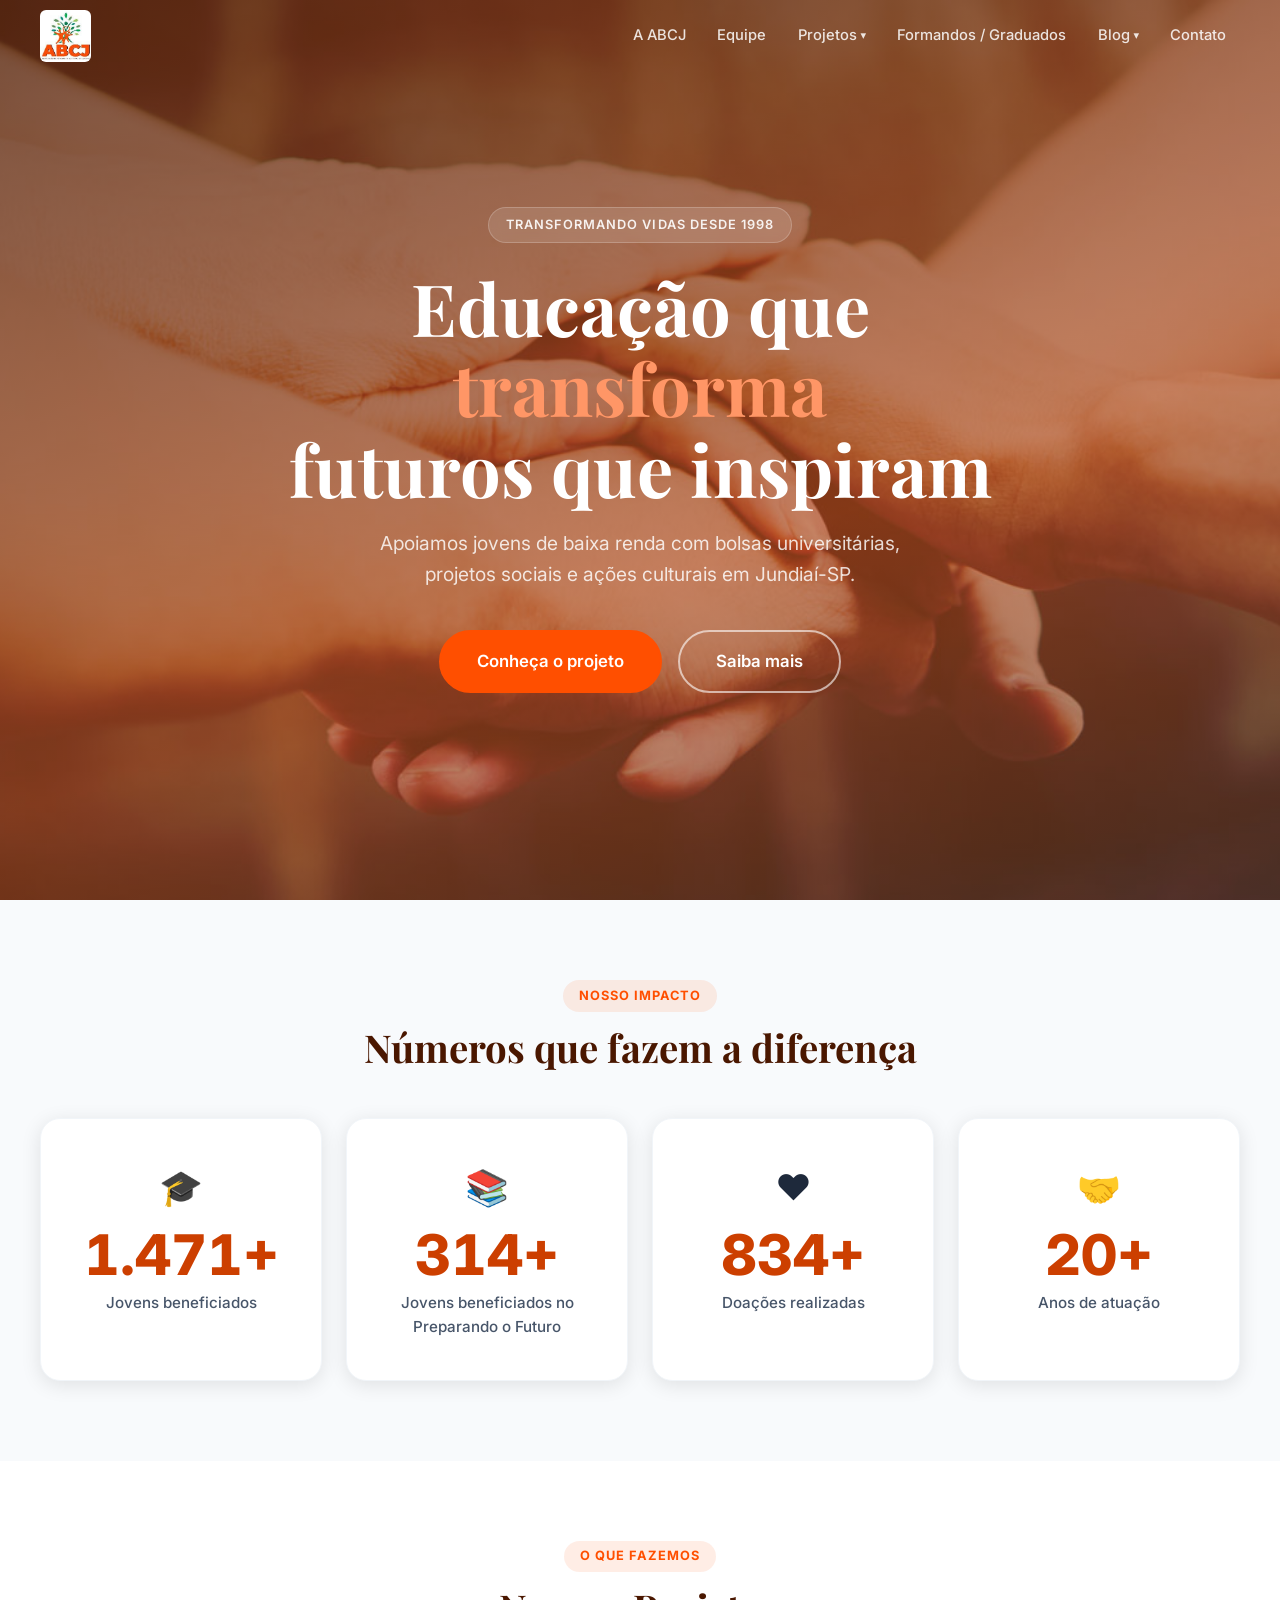
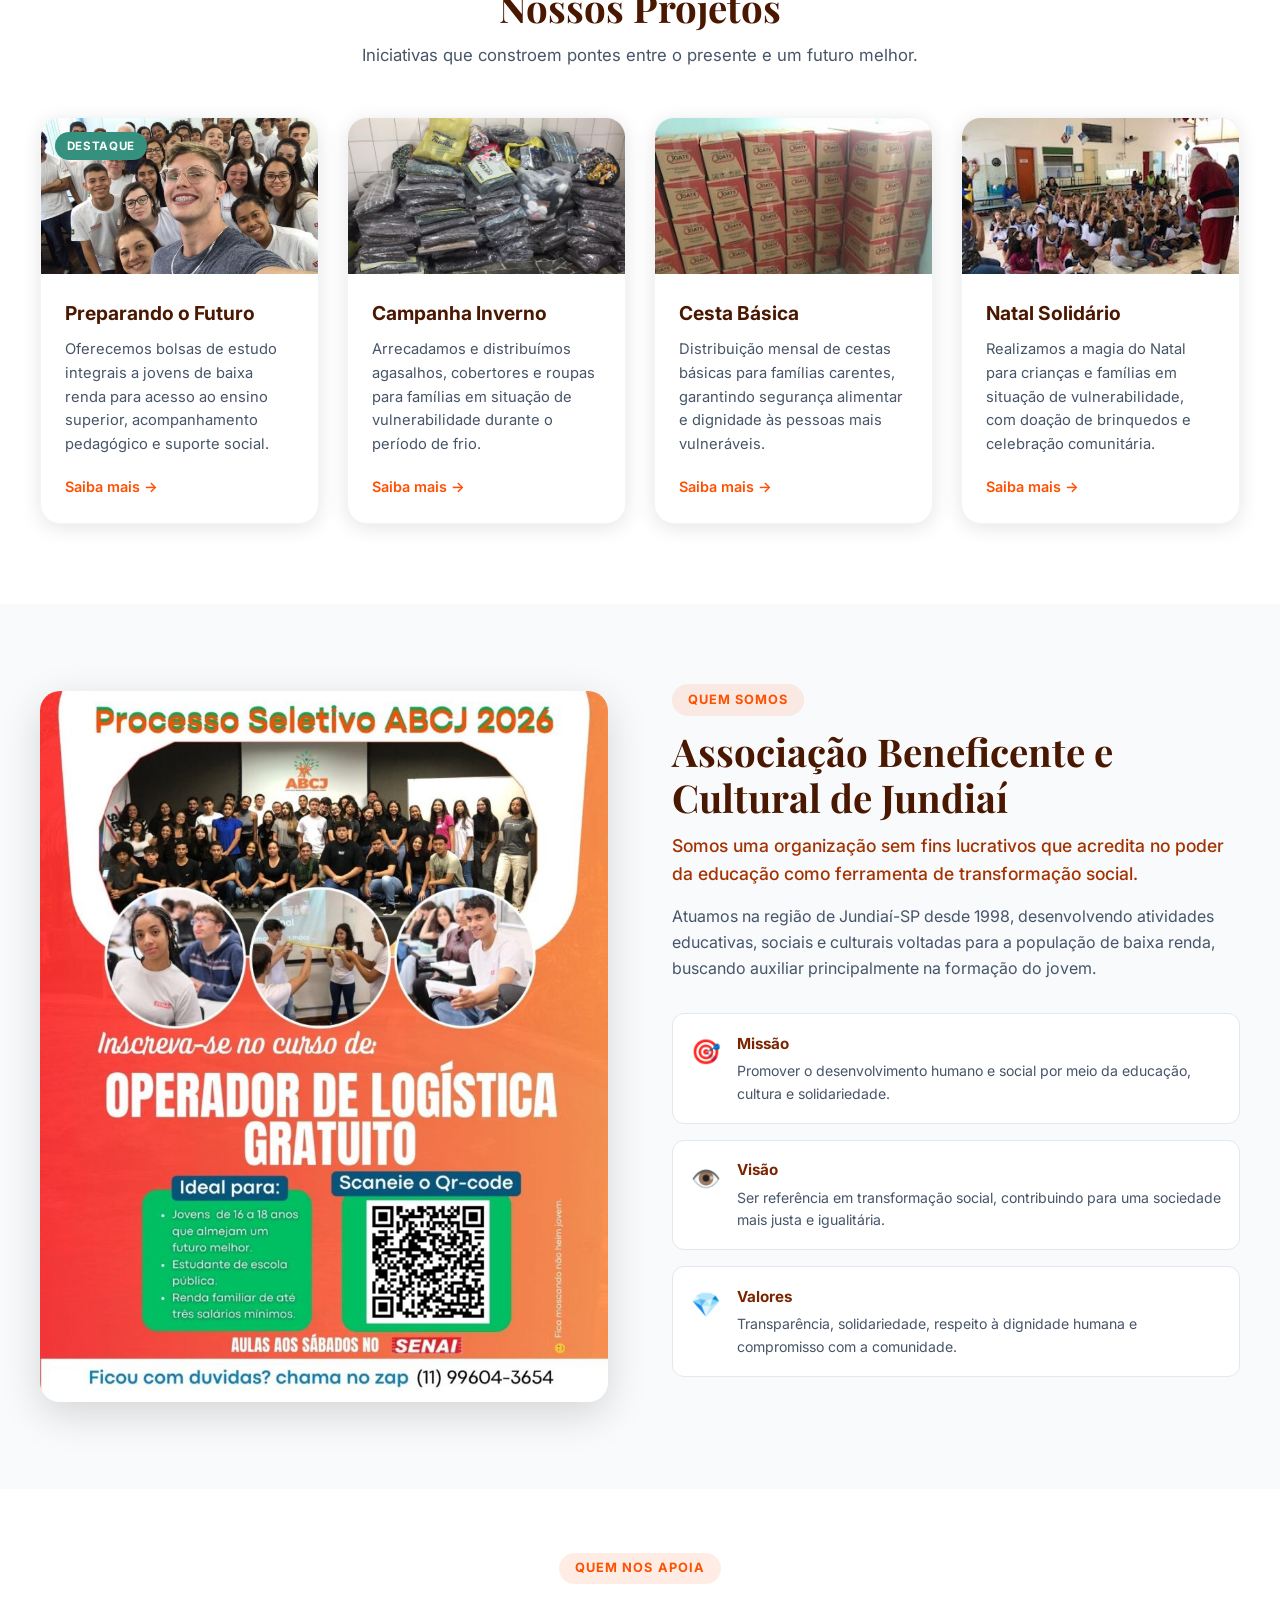
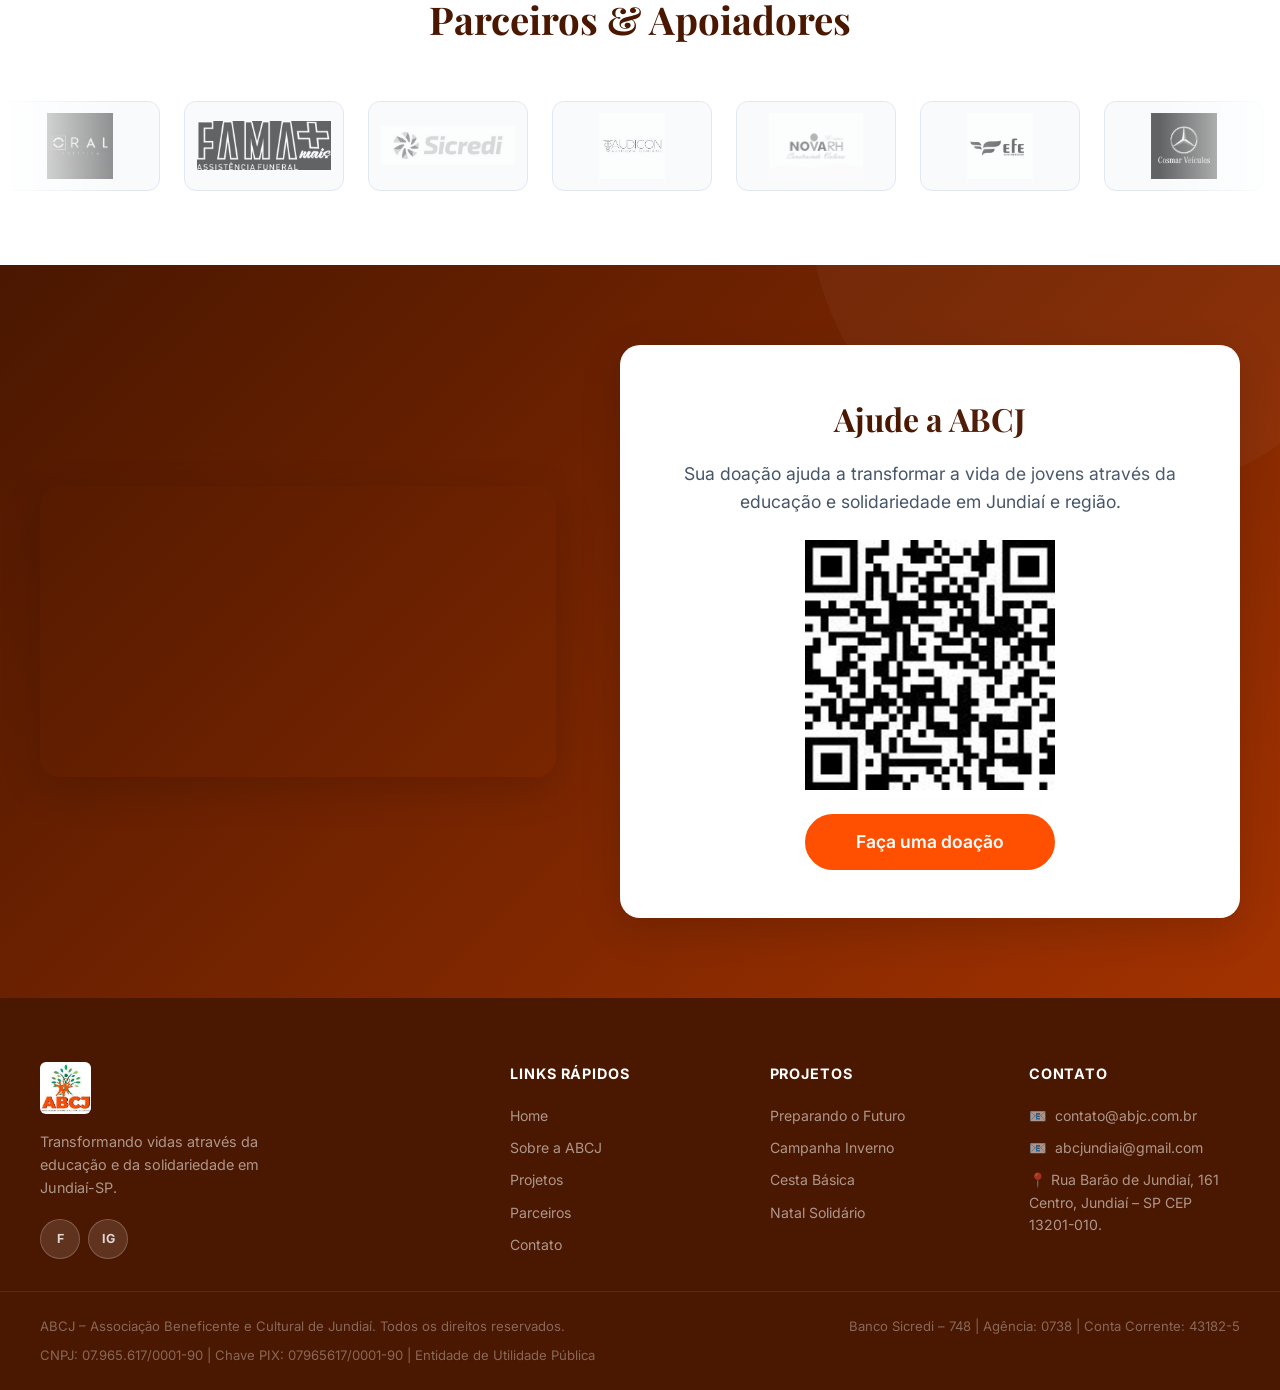
==== commit 72274222: "Corrigindo link de doação" ====
--- a/index.html
+++ b/index.html
@@ -186,11 +186,7 @@
       <div class="container about__inner">
         <div class="about__image-col">
           <div class="about__img-wrap">
-            <img src="images/about_image.png" alt="Estudantes na sala de aula – ABCJ" class="about__img" loading="lazy"/>
-            <div class="about__img-badge">
-              <strong>+20</strong>
-              <span>anos de história</span>
-            </div>
+            <img src="images/posterabcj.jpg" alt="Poster Informativo ABCJ" class="about__img" loading="lazy"/>
           </div>
         </div>
         <div class="about__content-col">
@@ -263,15 +259,15 @@
     <!-- ========== CONTATO ========== -->
     <section class="contact" id="contato" aria-label="Formulário de contato">
       <div class="container contact__inner">
-        <div class="donation__video" style="width: 100%; border-radius: var(--radius-lg); overflow: hidden; box-shadow: var(--shadow-lg); align-self: center;">
-          <iframe width="100%" style="border: none; aspect-ratio: 16/9;" src="https://www.youtube.com/embed/oIAQZM43AwQ" title="YouTube video player" allow="accelerometer; autoplay; clipboard-write; encrypted-media; gyroscope; picture-in-picture" allowfullscreen></iframe>
+        <div class="donation__video" style="position: relative; width: 100%; padding-top: 56.25%; border-radius: var(--radius-lg); overflow: hidden; box-shadow: var(--shadow-lg); align-self: center;">
+          <iframe src="https://www.youtube.com/embed/oIAQZM43AwQ" style="position: absolute; top: 0; left: 0; width: 100%; height: 100%; border: none;" title="YouTube video player" allow="accelerometer; autoplay; clipboard-write; encrypted-media; gyroscope; picture-in-picture" allowfullscreen></iframe>
         </div>
 
         <div class="donation__picpay" style="display: flex; flex-direction: column; justify-content: center; align-items: center; background: var(--white); border-radius: var(--radius-lg); padding: 3rem; text-align: center; box-shadow: var(--shadow-lg);">
           <h2 style="color: var(--orange-900); font-family: var(--font-display); font-size: 2rem; margin-bottom: 1rem;">Ajude a ABCJ</h2>
-          <p style="color: var(--gray-600); margin-bottom: 1.5rem; font-size: 1.1rem;">Faça sua doação pelo PicPay e nos ajude a transformar a vida de jovens através da educação e solidariedade!</p>
-          <img src="images/qrcode.jpeg" alt="QR Code PicPay" style="width: 250px; height: 250px; margin-bottom: 1.5rem; object-fit: contain;" />
-          <a href="https://picpay.me/abcj" target="_blank" class="btn btn--primary" style="width: 100%; max-width: 250px; font-size: 1.1rem; text-align: center; justify-content: center;">Faça uma doação</a>
+          <p style="color: var(--gray-600); margin-bottom: 1.5rem; font-size: 1.1rem;">Sua doação ajuda a transformar a vida de jovens através da educação e solidariedade em Jundiaí e região.</p>
+          <img src="images/qrcode.jpeg" alt="QR Code Doação" style="width: 250px; height: 250px; margin-bottom: 1.5rem; object-fit: contain;" />
+          <a href="https://www.paypal.com/donate?hosted_button_id=FT6H6EGYATANG" target="_blank" class="btn btn--primary" style="width: 100%; max-width: 250px; font-size: 1.1rem; text-align: center; justify-content: center;">Faça uma doação</a>
         </div>
       </div>
     </section>
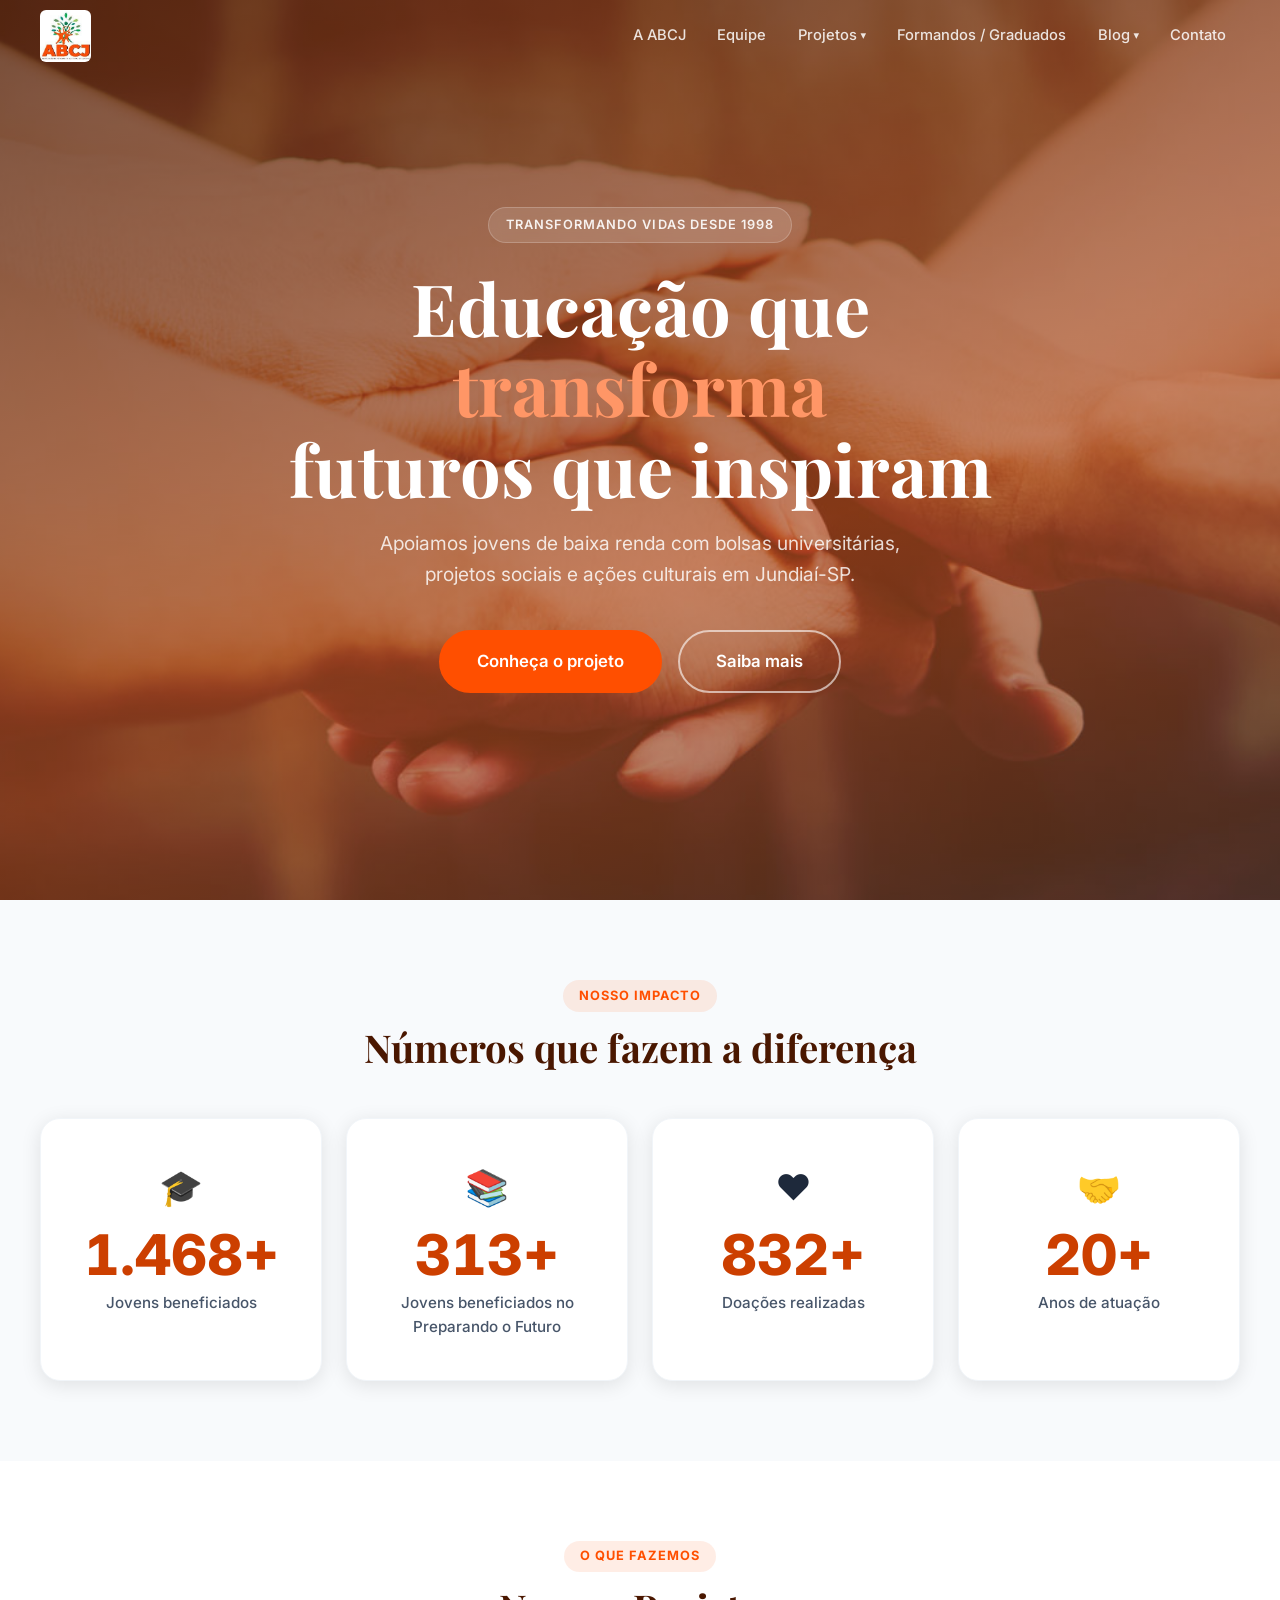
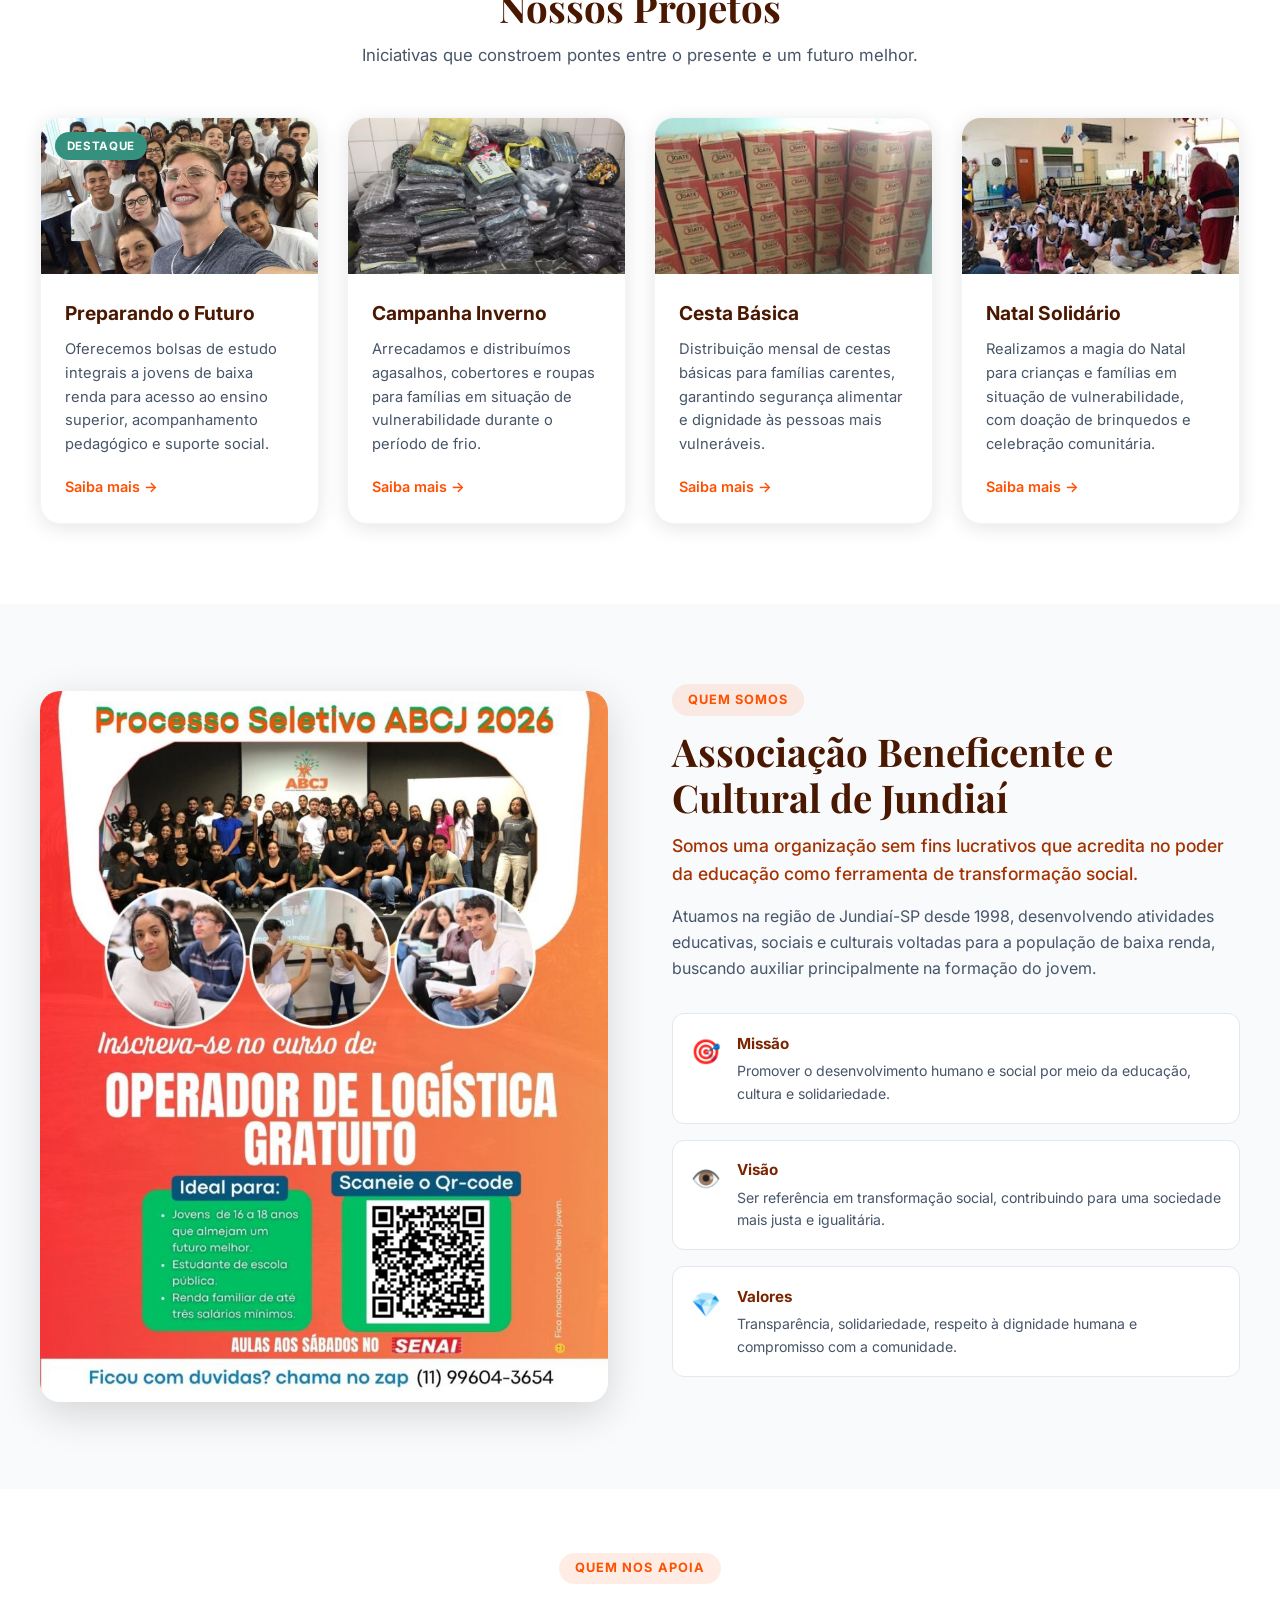
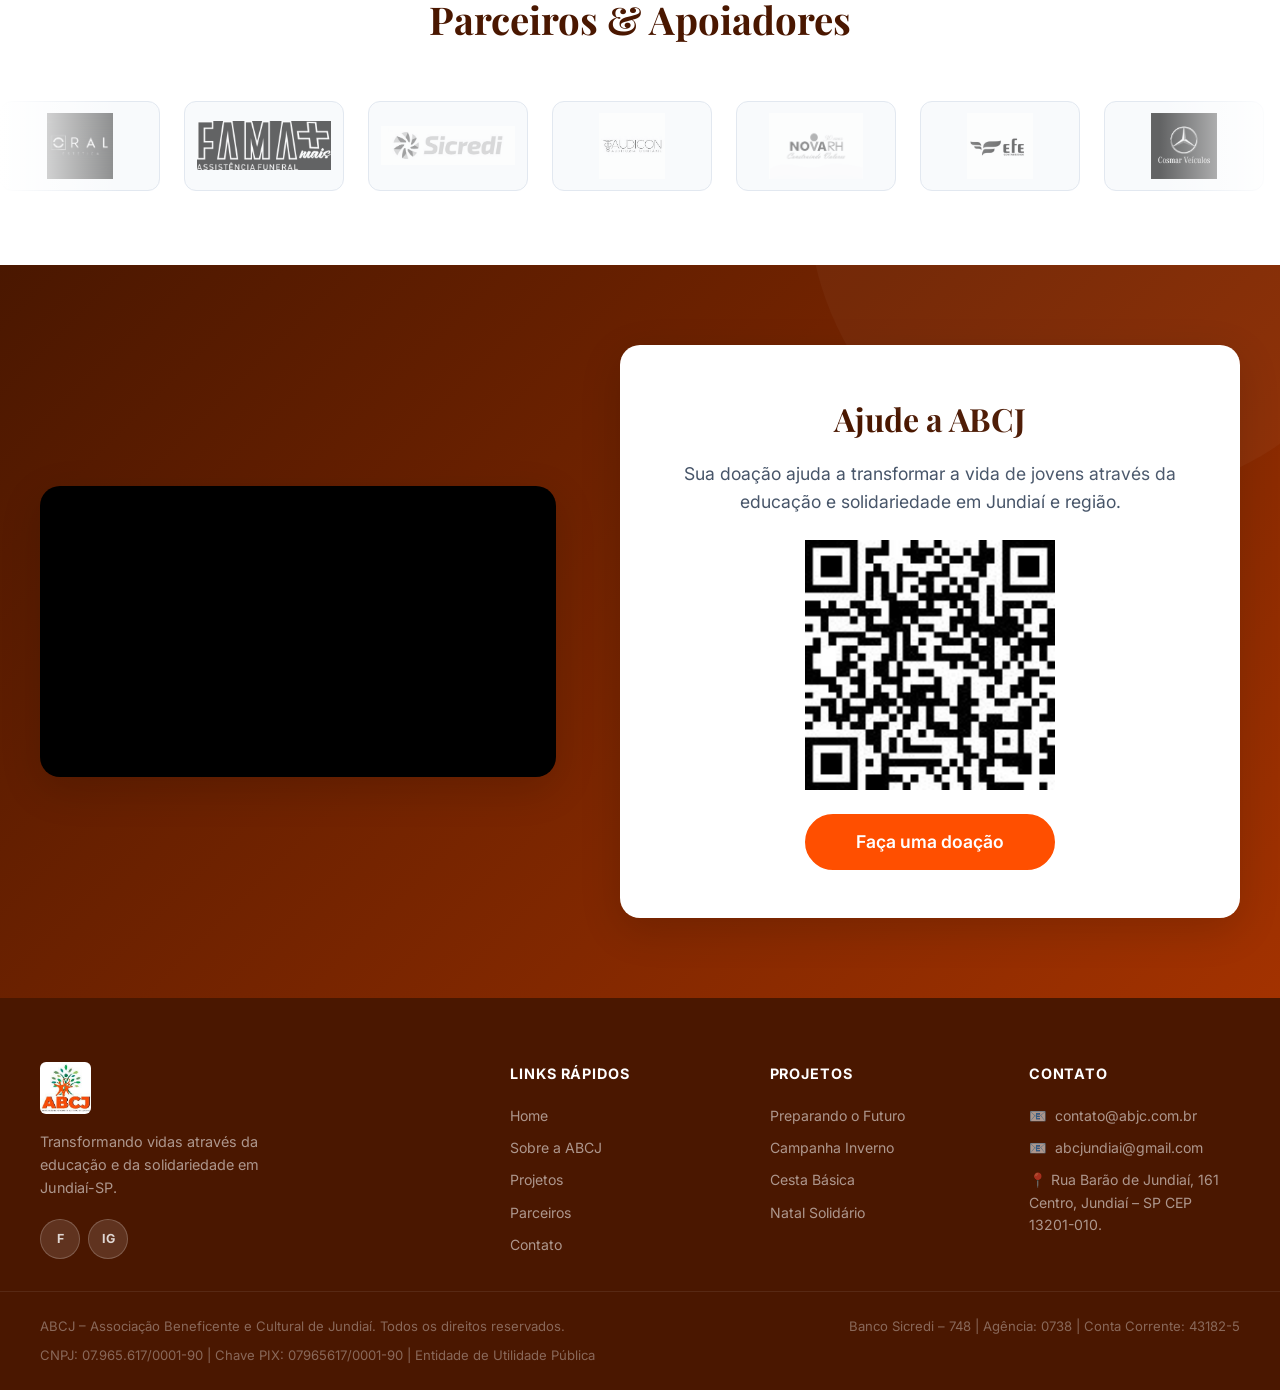
==== commit 02446a3e: "Ajustando formatação do video da página principal (index.html)" ====
--- a/index.html
+++ b/index.html
@@ -259,8 +259,8 @@
     <!-- ========== CONTATO ========== -->
     <section class="contact" id="contato" aria-label="Formulário de contato">
       <div class="container contact__inner">
-        <div class="donation__video" style="position: relative; width: 100%; padding-top: 56.25%; border-radius: var(--radius-lg); overflow: hidden; box-shadow: var(--shadow-lg); align-self: center;">
-          <iframe src="https://www.youtube.com/embed/oIAQZM43AwQ" style="position: absolute; top: 0; left: 0; width: 100%; height: 100%; border: none;" title="YouTube video player" allow="accelerometer; autoplay; clipboard-write; encrypted-media; gyroscope; picture-in-picture" allowfullscreen></iframe>
+        <div class="donation__video">
+          <iframe src="https://www.youtube.com/embed/oIAQZM43AwQ" title="YouTube video player" allow="accelerometer; autoplay; clipboard-write; encrypted-media; gyroscope; picture-in-picture" allowfullscreen></iframe>
         </div>
 
         <div class="donation__picpay" style="display: flex; flex-direction: column; justify-content: center; align-items: center; background: var(--white); border-radius: var(--radius-lg); padding: 3rem; text-align: center; box-shadow: var(--shadow-lg);">
--- a/style.css
+++ b/style.css
@@ -446,6 +446,28 @@
 .contact__details a { color: rgba(255,255,255,.7); font-size: .9rem; transition: var(--transition); }
 .contact__details a:hover { color: var(--white); }
 
+/* Donation Video */
+.donation__video {
+  position: relative;
+  width: 100%;
+  aspect-ratio: 16 / 9;
+  border-radius: var(--radius-lg);
+  overflow: hidden;
+  box-shadow: var(--shadow-lg);
+  align-self: center;
+  background: #000;
+}
+
+.donation__video iframe {
+  position: absolute;
+  top: 50%;
+  left: 50%;
+  width: 101%;
+  height: 101%;
+  transform: translate(-50%, -50%) scale(1.02); /* Escala leve para ocultar bordas pretas do player */
+  border: none;
+}
+
 /* Social links */
 .social-links { display: flex; gap: .5rem; margin-top: .5rem; }
 .social-link {
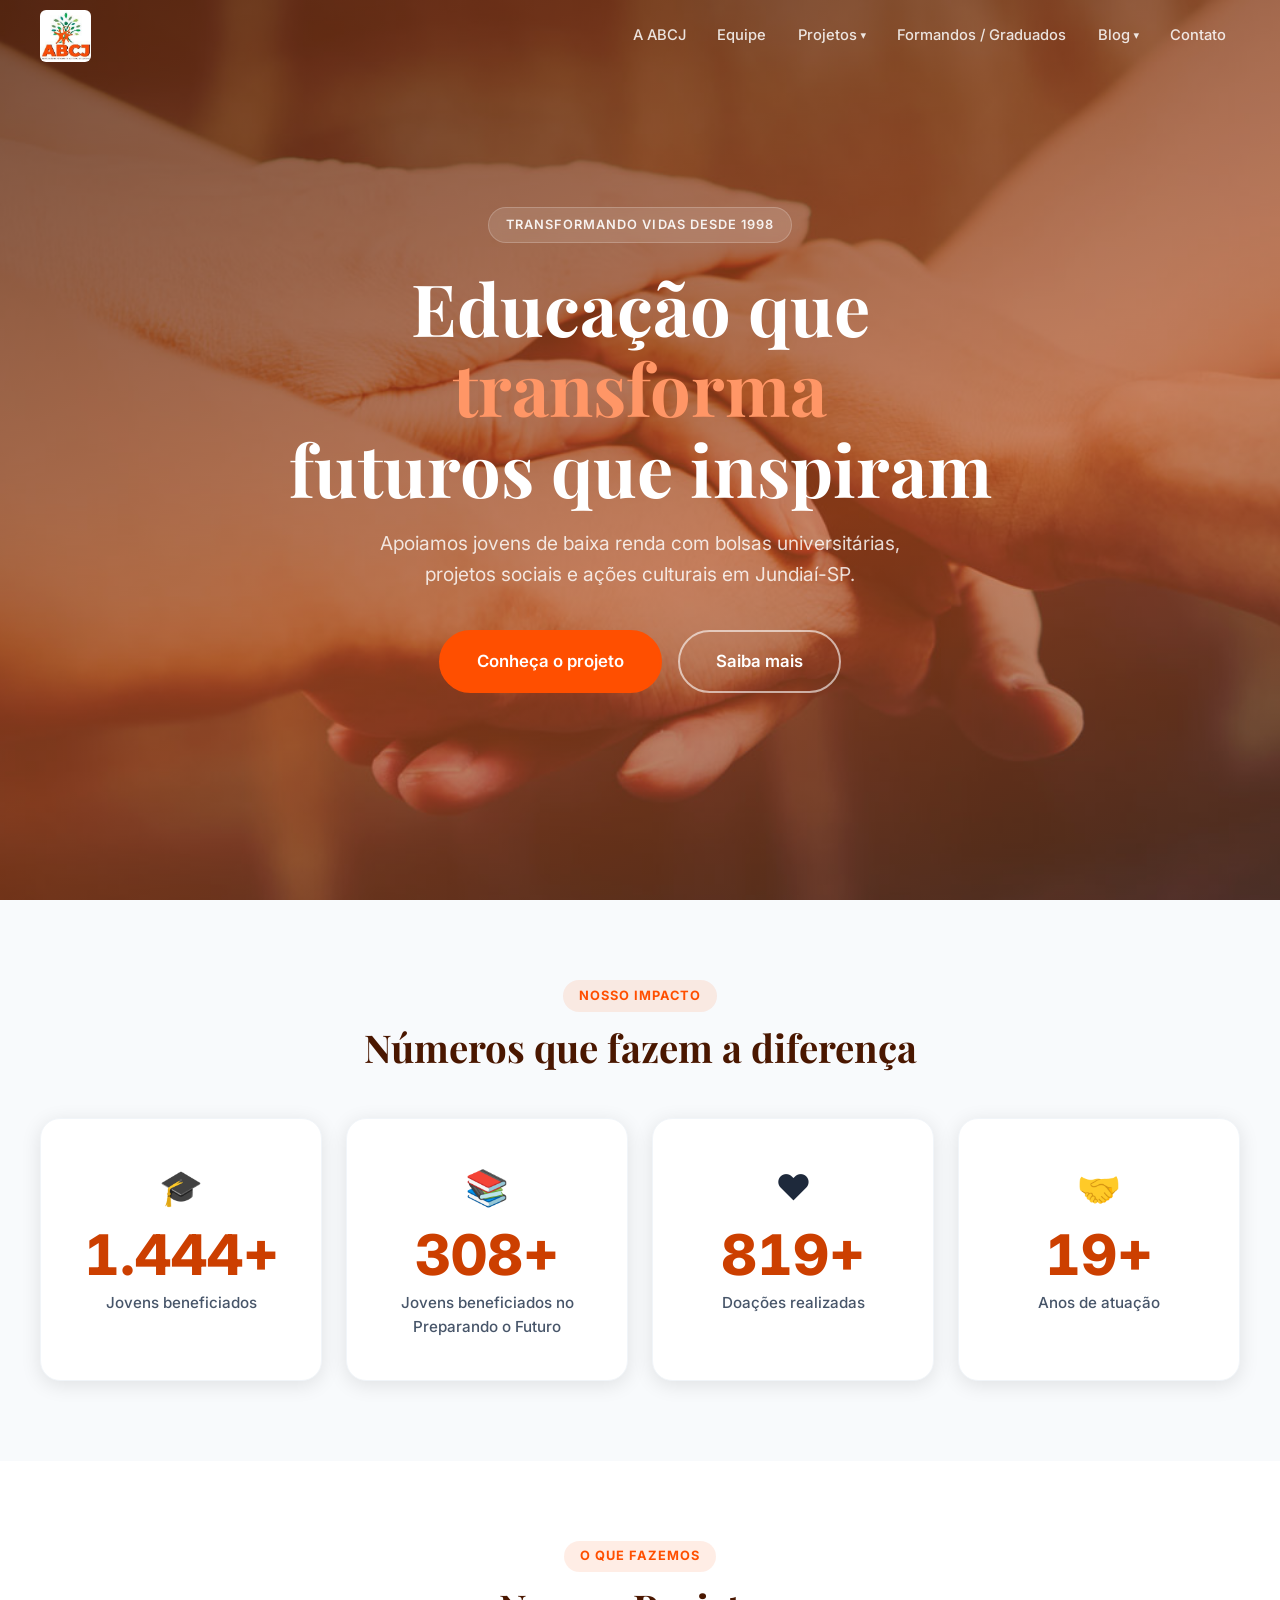
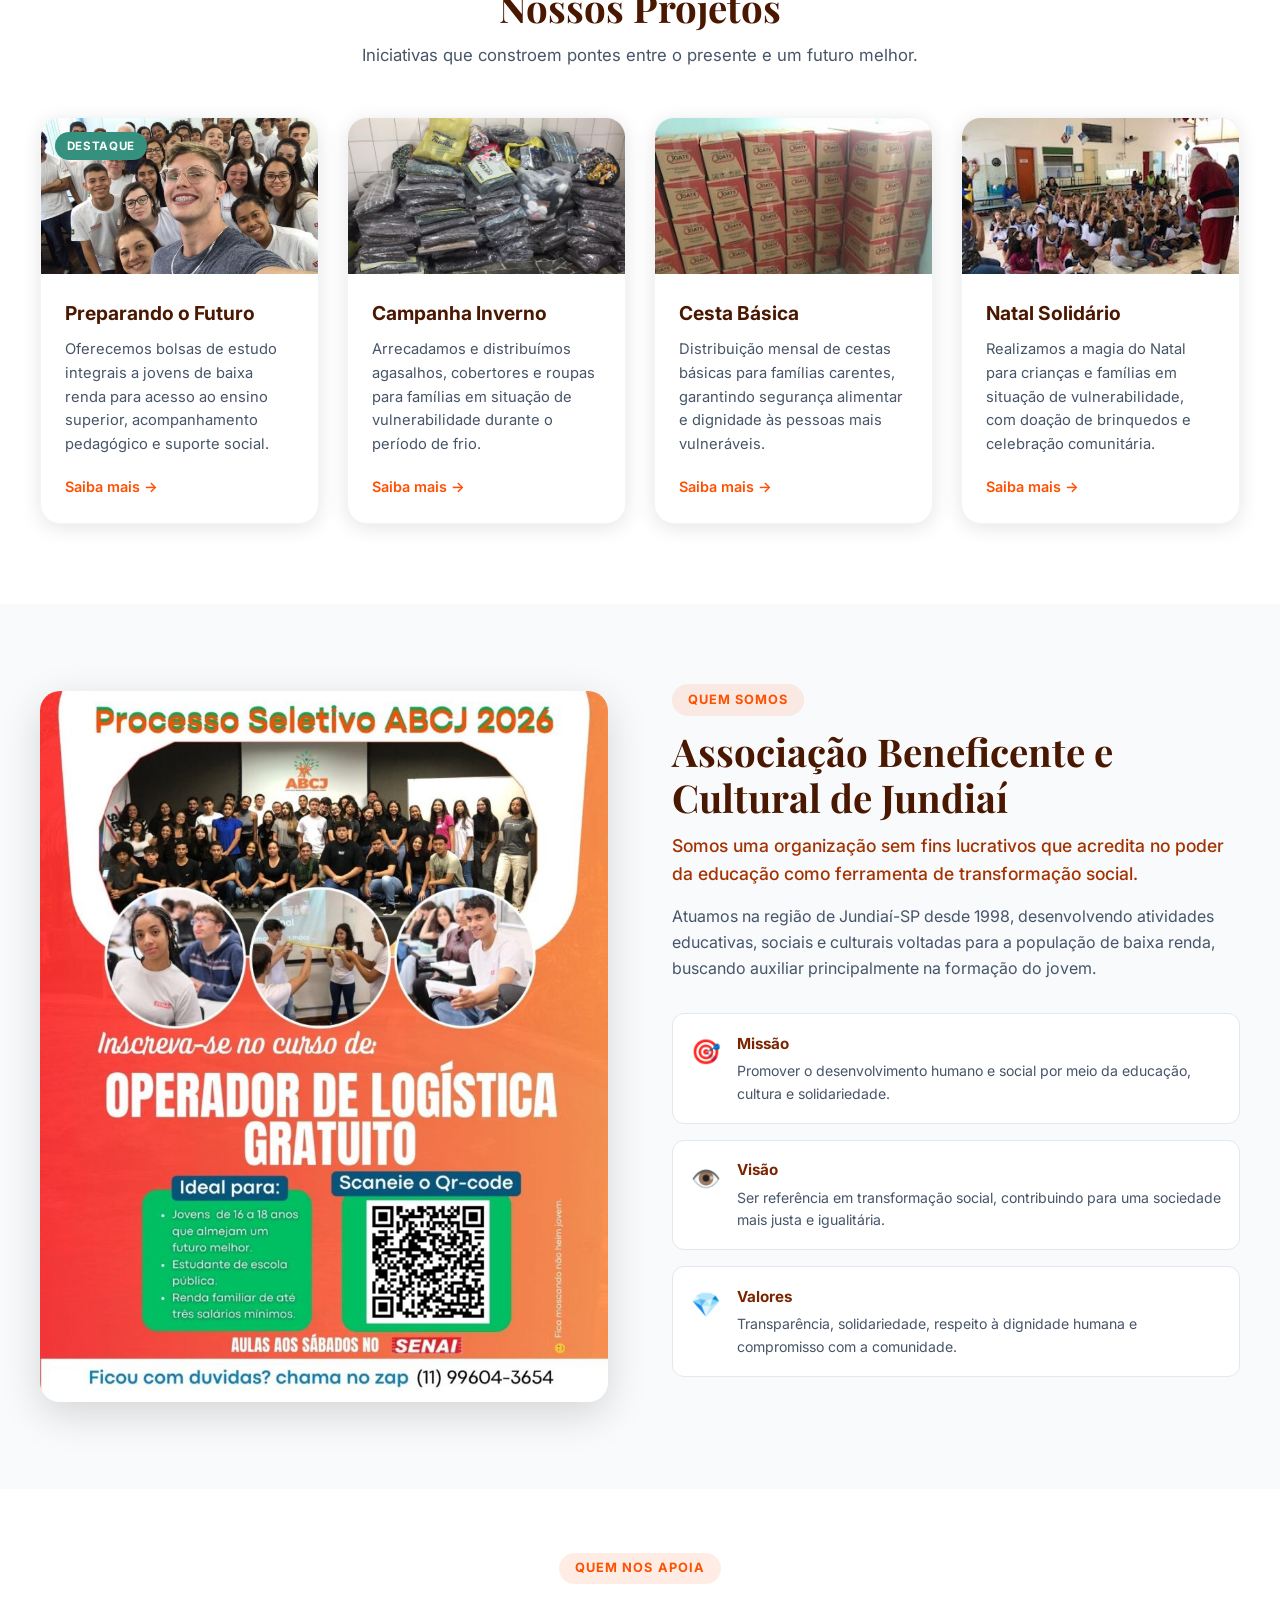
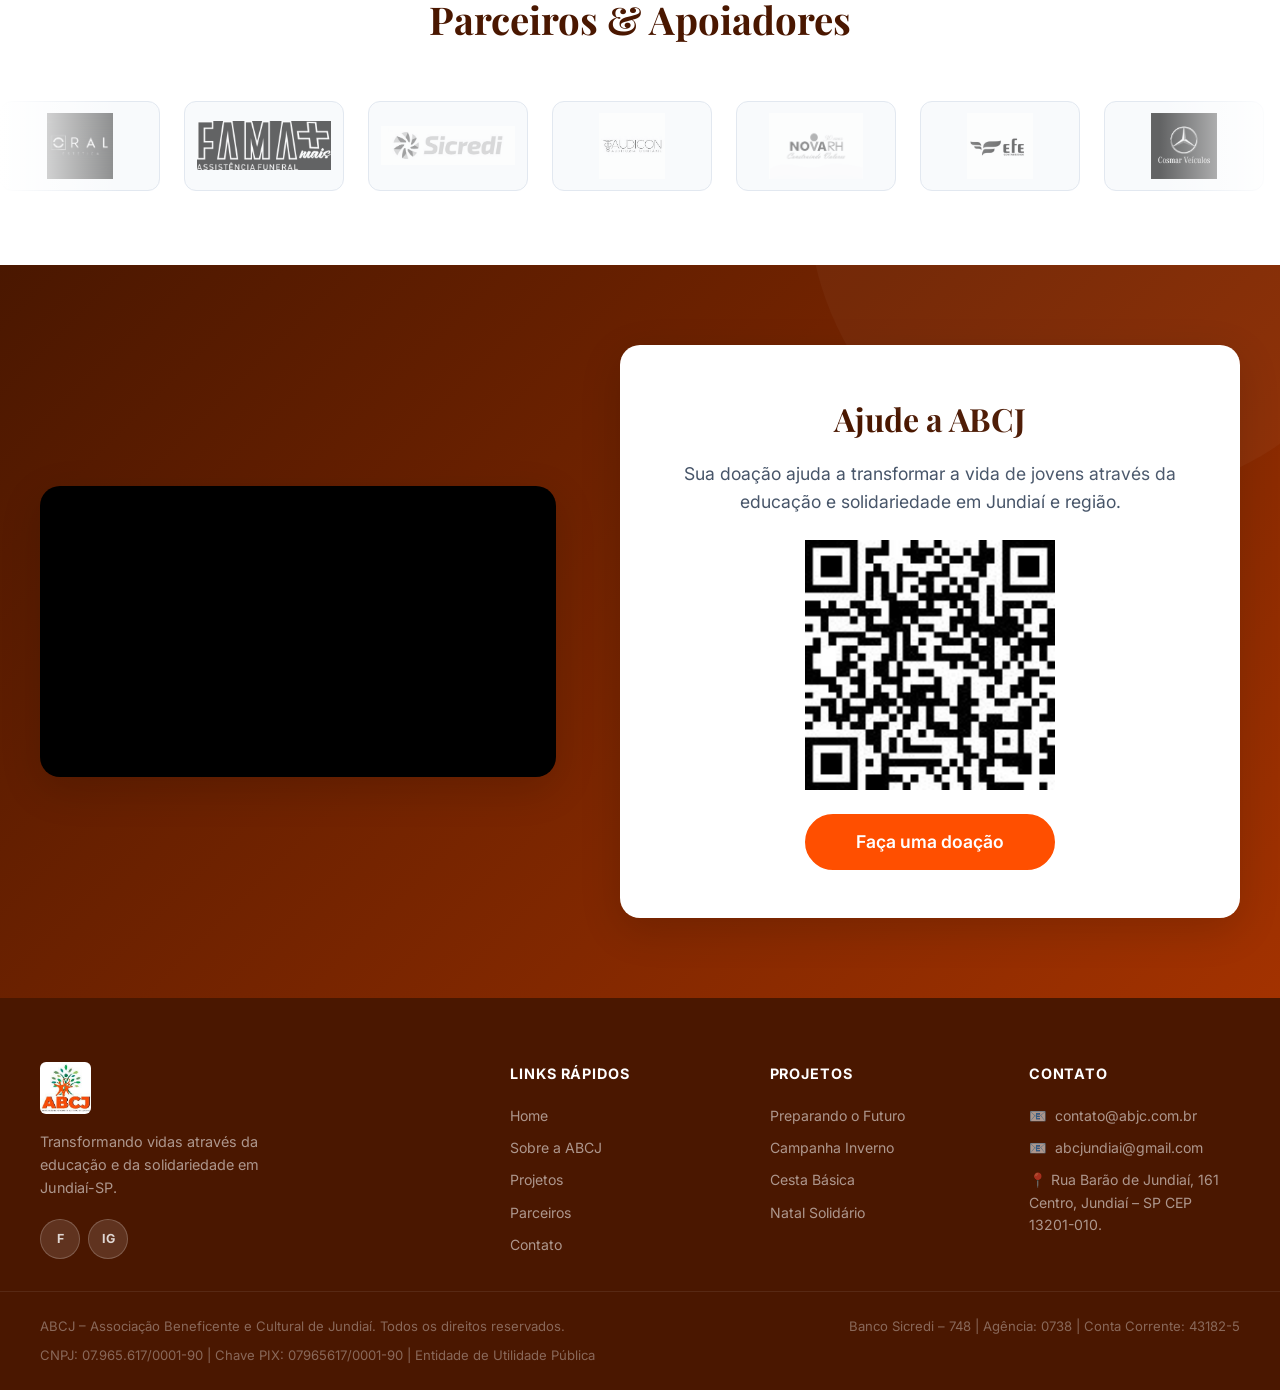
==== commit d4769e38: "Adicionando o favicon a pagina" ====
--- a/index.html
+++ b/index.html
@@ -8,6 +8,7 @@
   <link rel="stylesheet" href="style.css" />
   <link rel="preconnect" href="https://fonts.googleapis.com" />
   <link rel="preconnect" href="https://fonts.gstatic.com" crossorigin />
+  <link rel="icon" href="images/logo_abcj.jpg" type="image/jpeg" />
   <link href="https://fonts.googleapis.com/css2?family=Inter:wght@300;400;500;600;700;800&family=Playfair+Display:wght@700;800&display=swap" rel="stylesheet" />
 </head>
 <body>
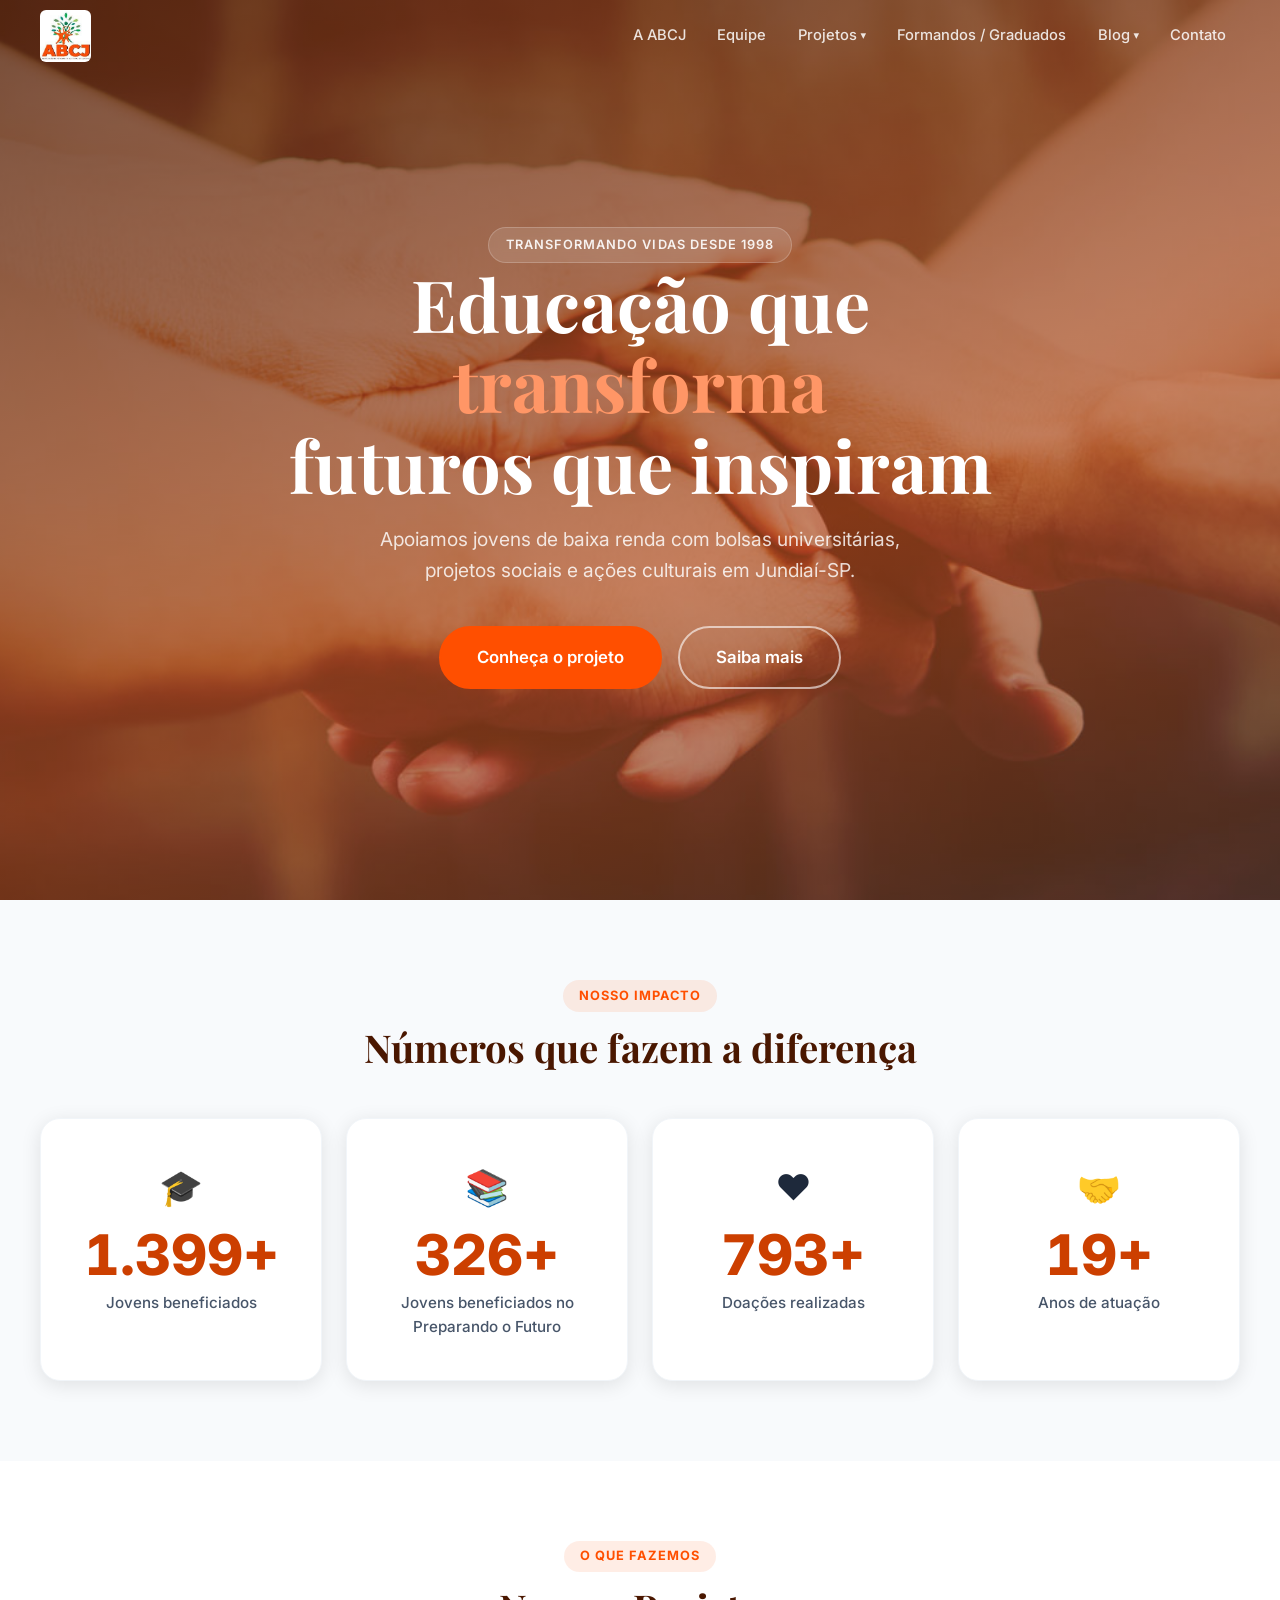
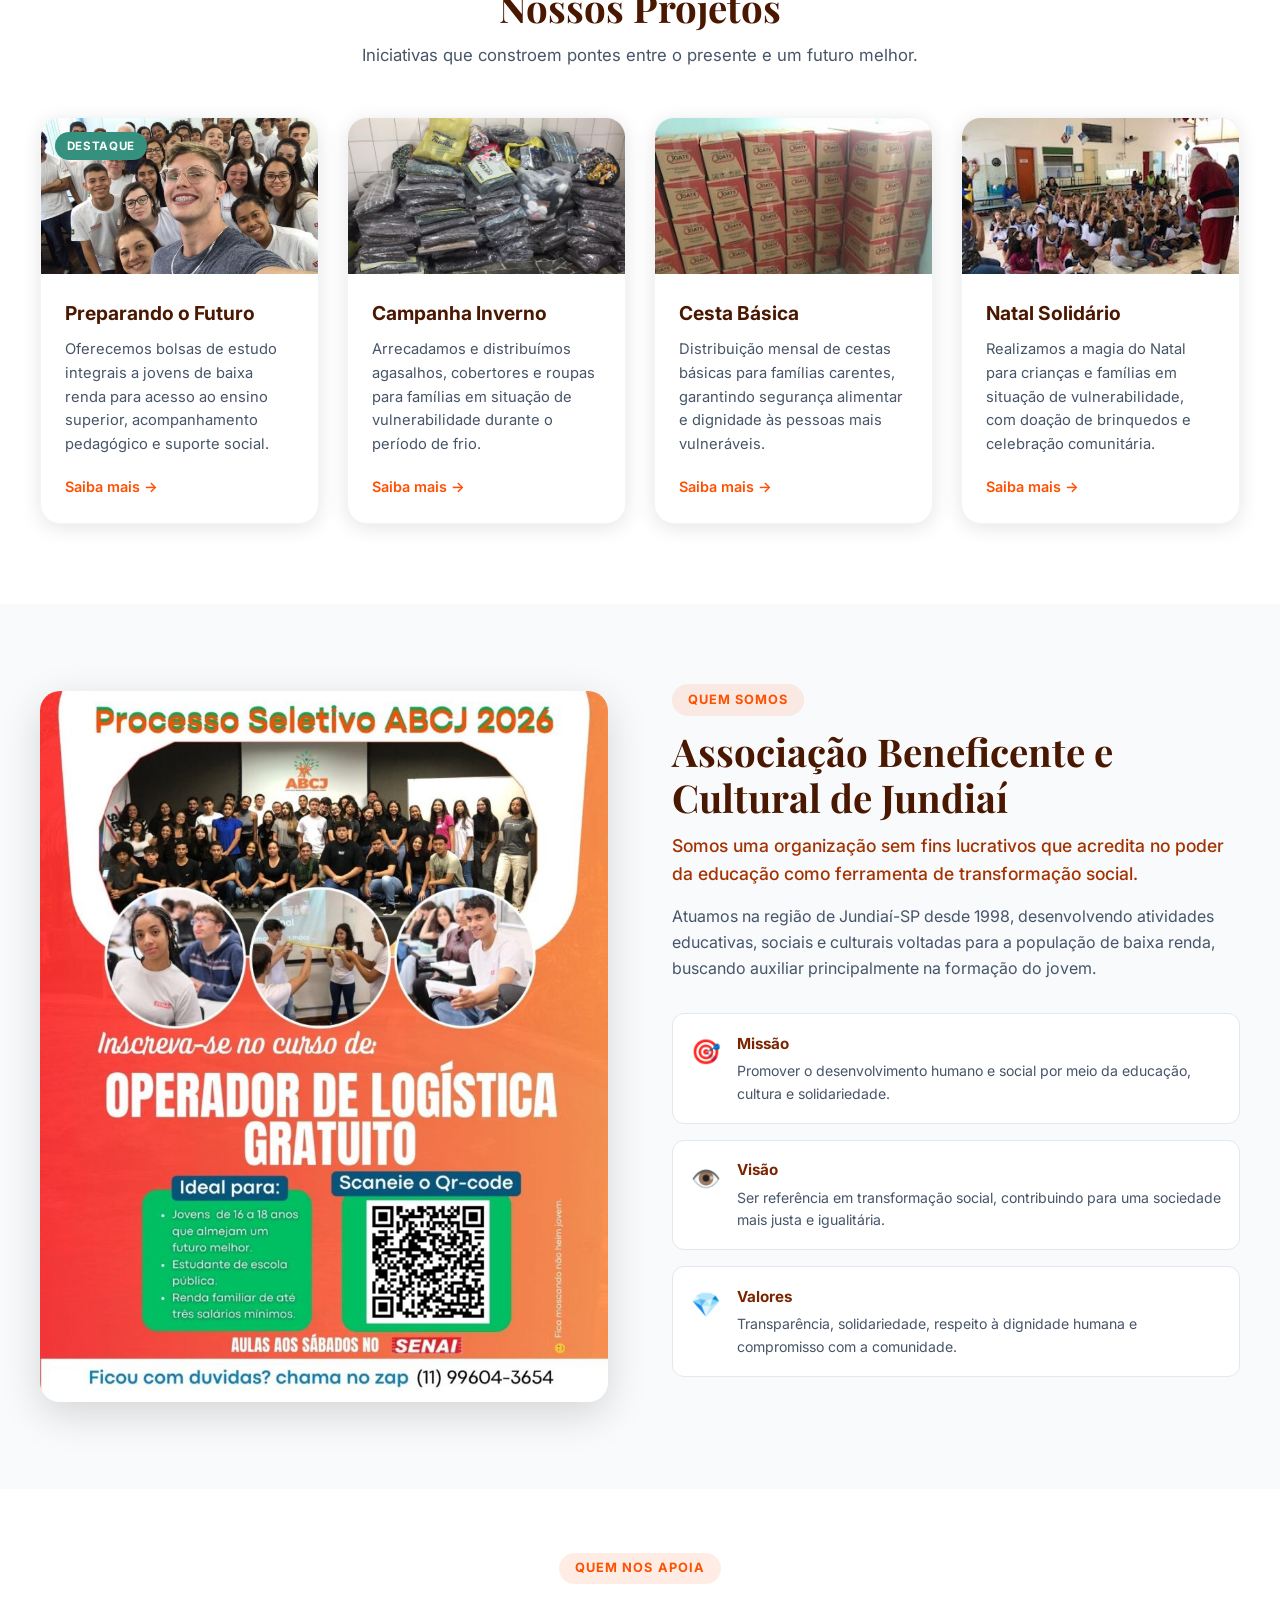
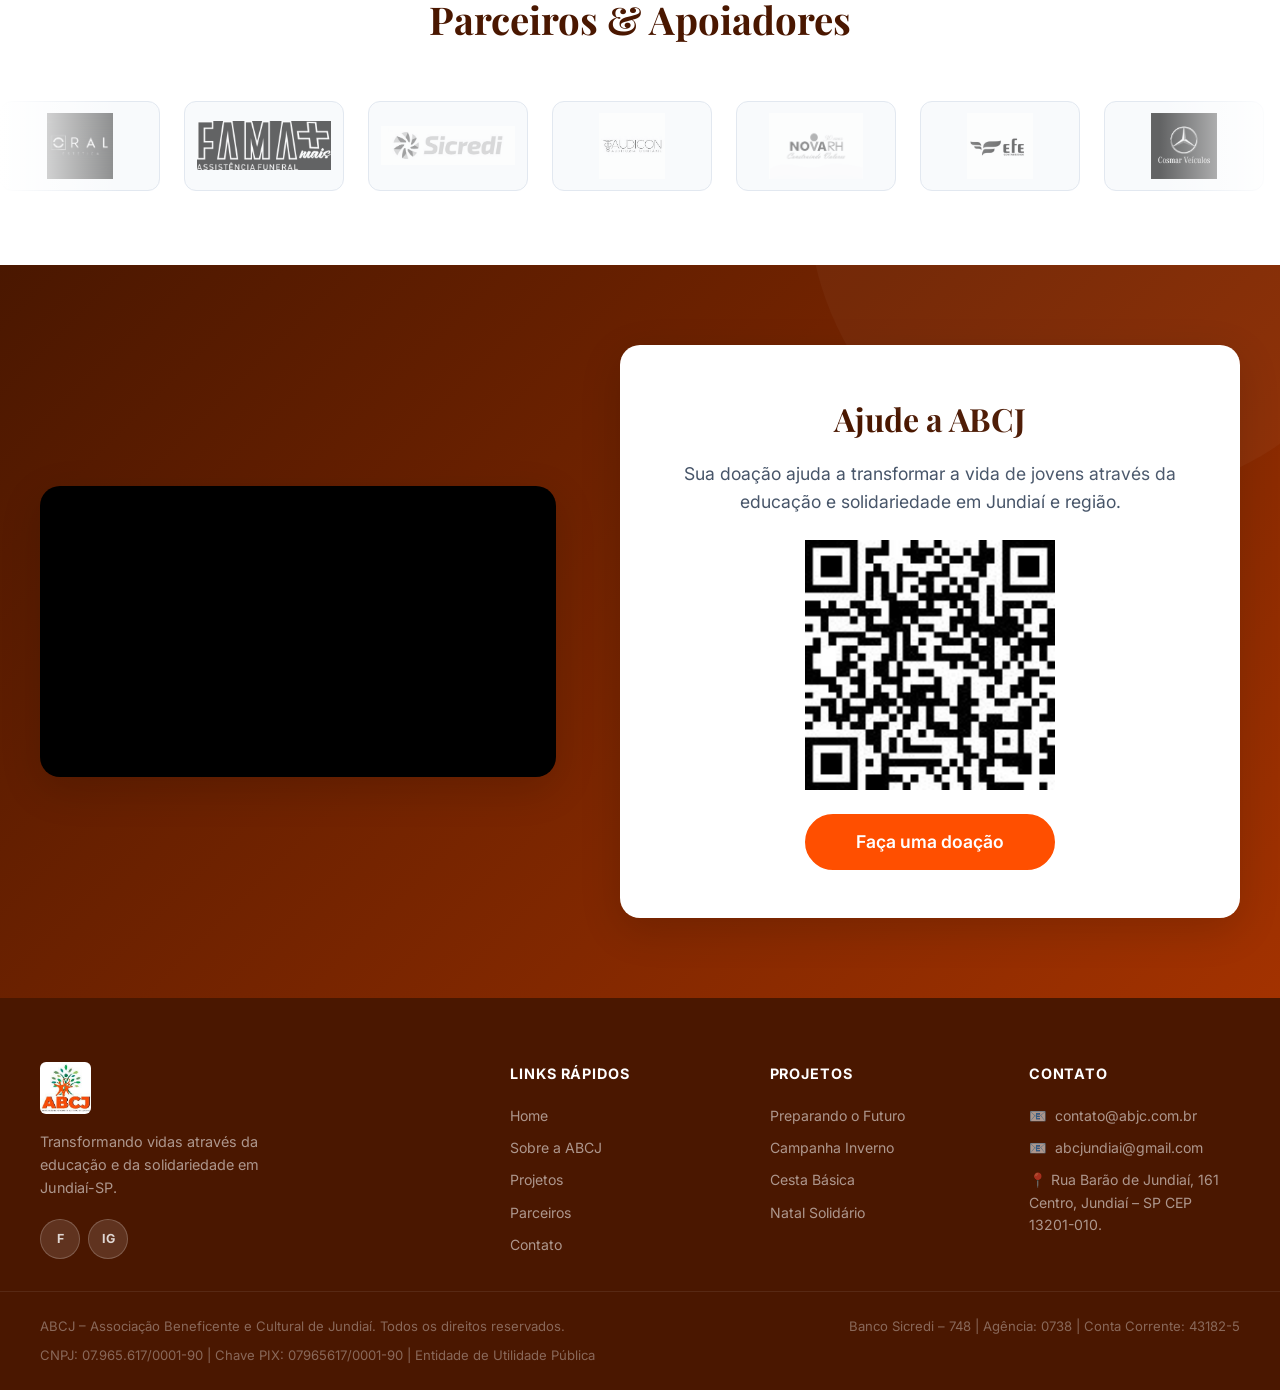
==== commit b2f9856f: "Atualizando a imagem do sobre abcj e posicionando ela corretamente" ====
--- a/index.html
+++ b/index.html
@@ -104,7 +104,7 @@
             <span class="stat-card__number" id="counter-jovens">0</span>
             <p class="stat-card__label">Jovens beneficiados</p>
           </div>
-          <div class="stat-card" data-target="320">
+          <div class="stat-card" data-target="350">
             <div class="stat-card__icon">📚</div>
             <span class="stat-card__number" id="counter-bolsas">0</span>
             <p class="stat-card__label">Jovens beneficiados no Preparando o Futuro</p>
--- a/style.css
+++ b/style.css
@@ -235,7 +235,7 @@
   border: 1px solid rgba(255,255,255,.2); border-radius: 50px;
   color: rgba(255,255,255,.9); font-size: .8rem; font-weight: 600;
   letter-spacing: .08em; text-transform: uppercase;
-  margin: 0 auto 1.5rem auto; width: max-content;
+  margin: 1rem auto 0rem auto; width: max-content;
 }
 .hero__title {
   font-family: var(--font-display);
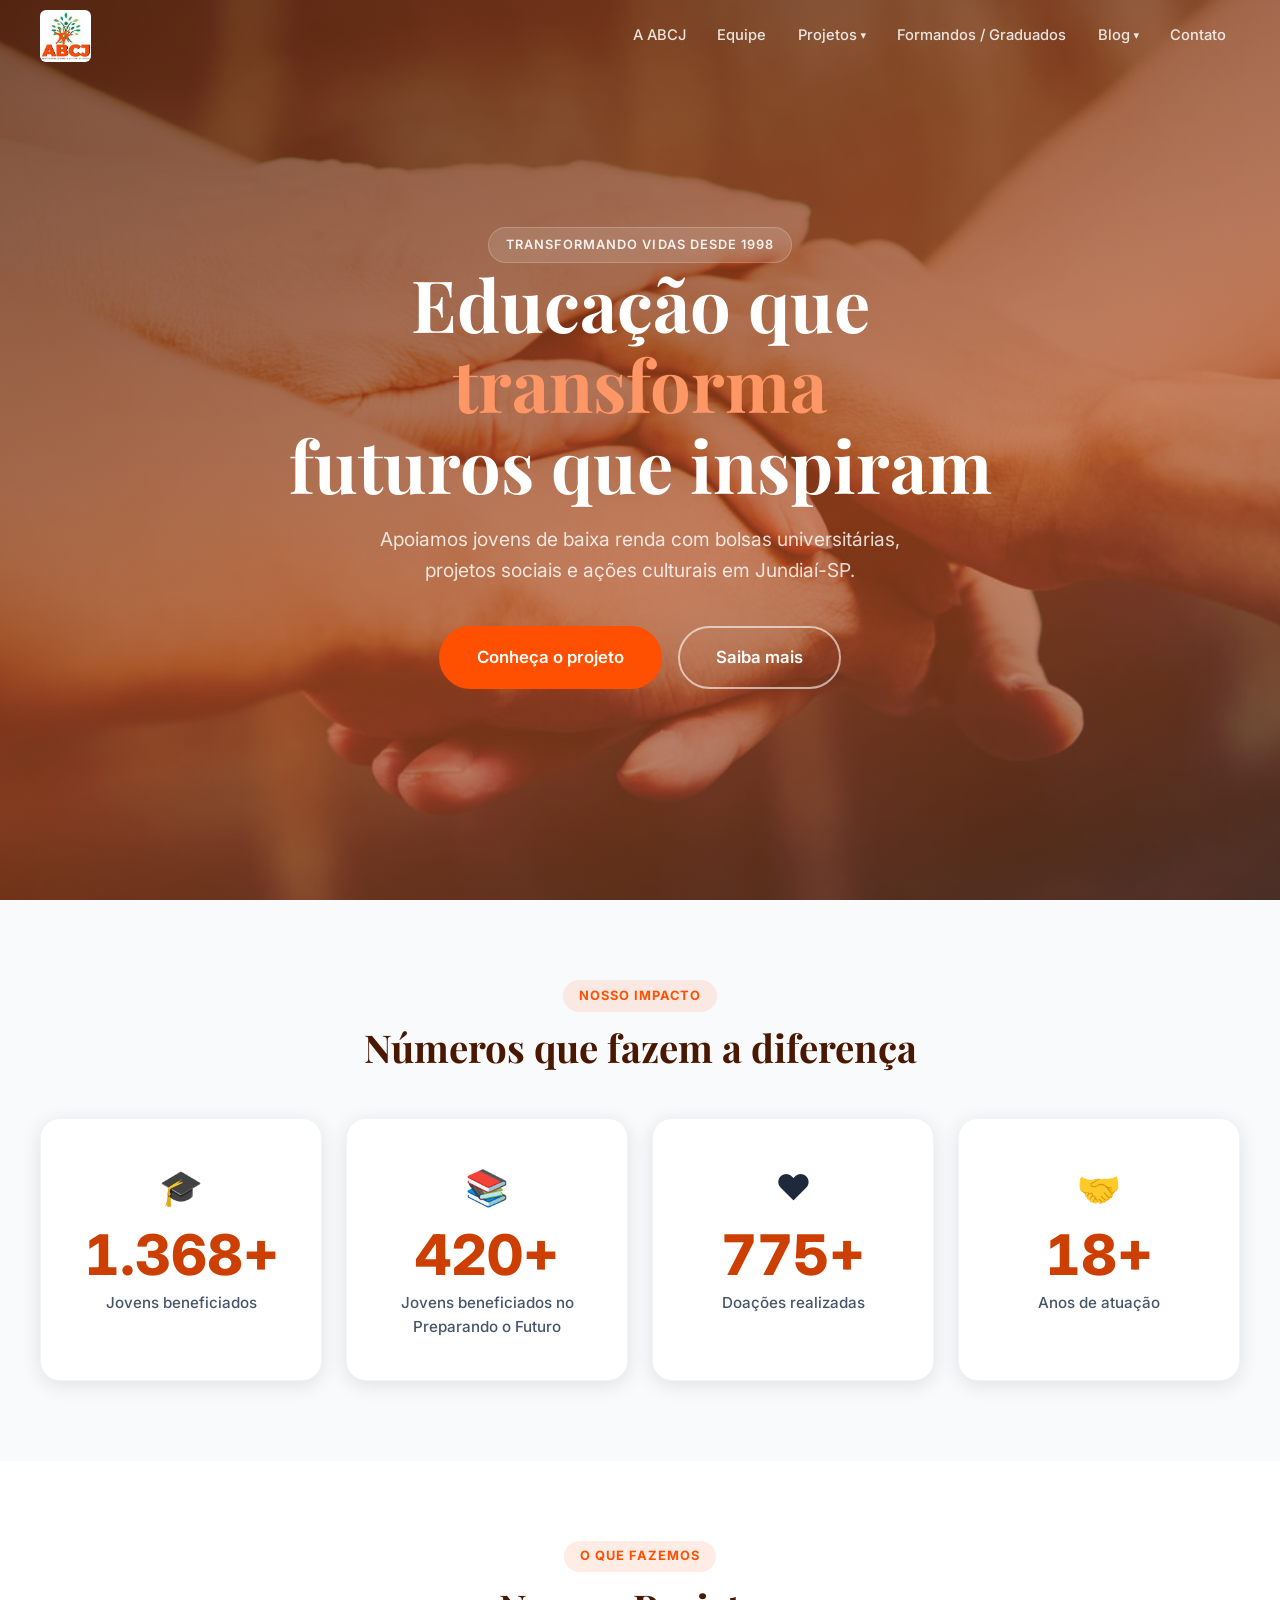
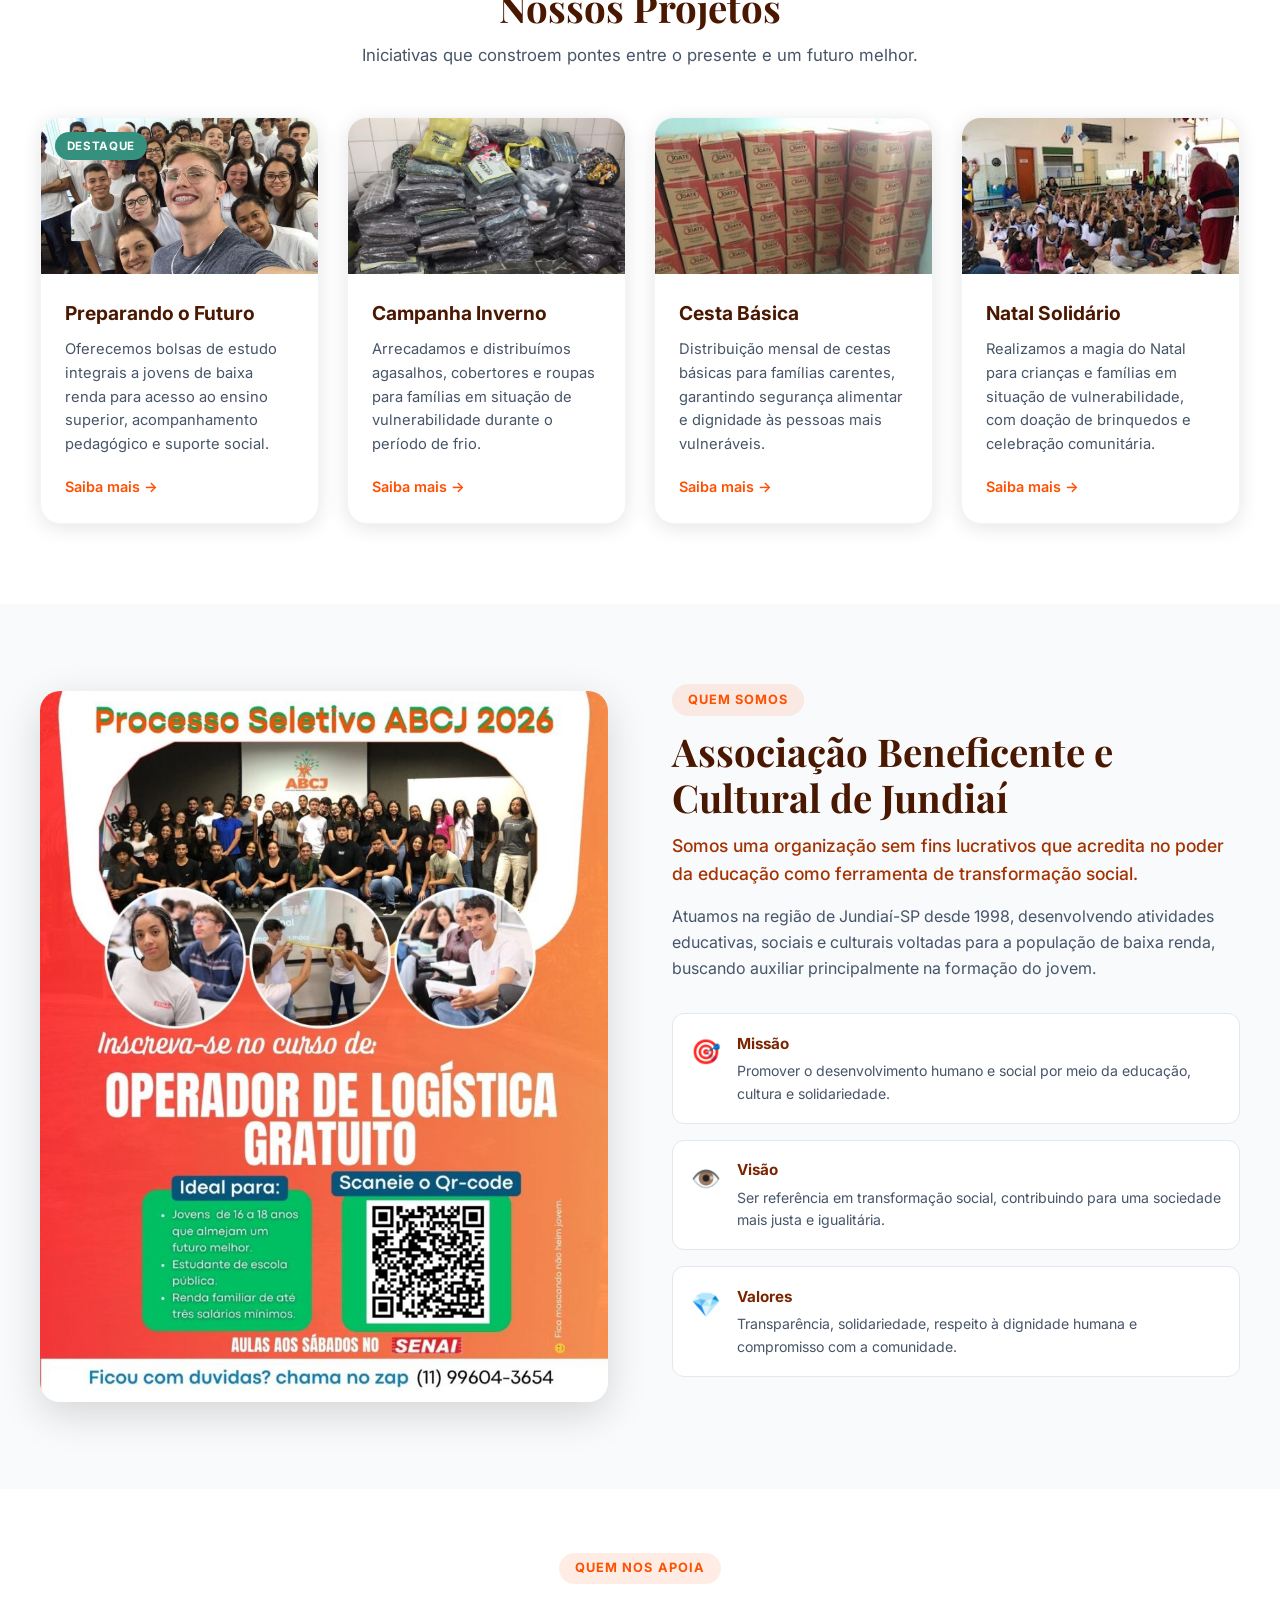
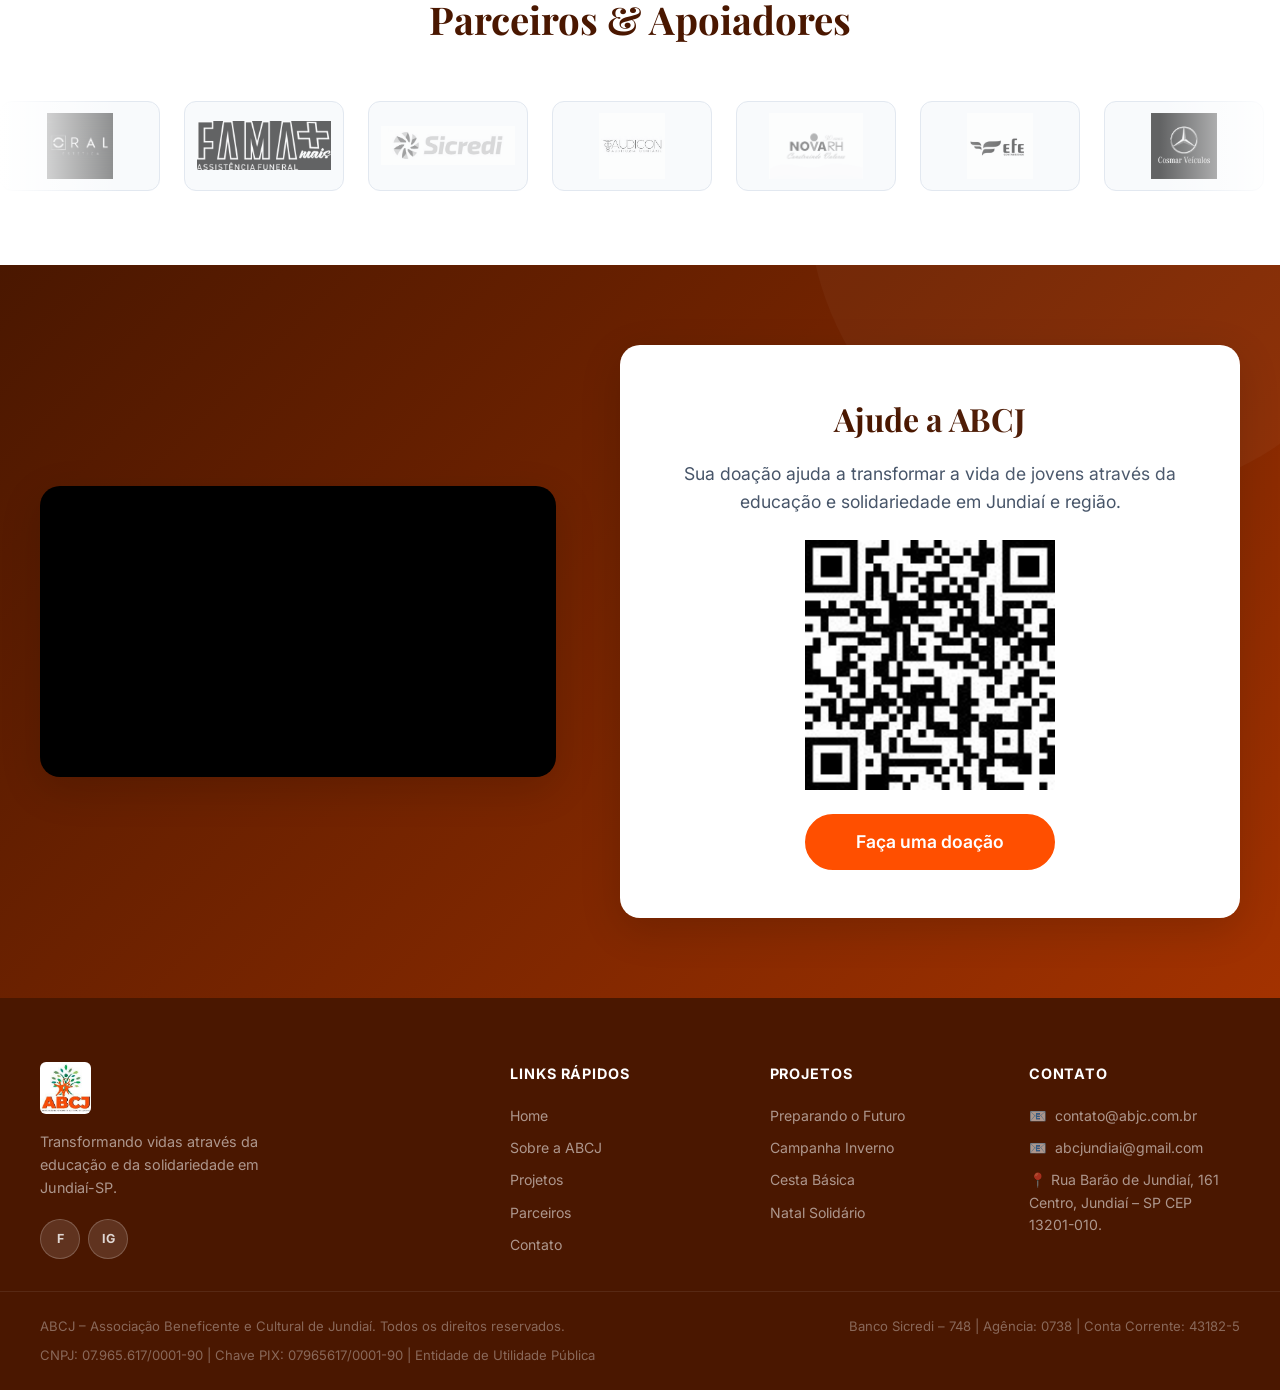
==== commit 61483c0c: "Mudando quantidade de jovens beneficiados pelo projeto" ====
--- a/index.html
+++ b/index.html
@@ -104,7 +104,7 @@
             <span class="stat-card__number" id="counter-jovens">0</span>
             <p class="stat-card__label">Jovens beneficiados</p>
           </div>
-          <div class="stat-card" data-target="350">
+          <div class="stat-card" data-target="460">
             <div class="stat-card__icon">📚</div>
             <span class="stat-card__number" id="counter-bolsas">0</span>
             <p class="stat-card__label">Jovens beneficiados no Preparando o Futuro</p>
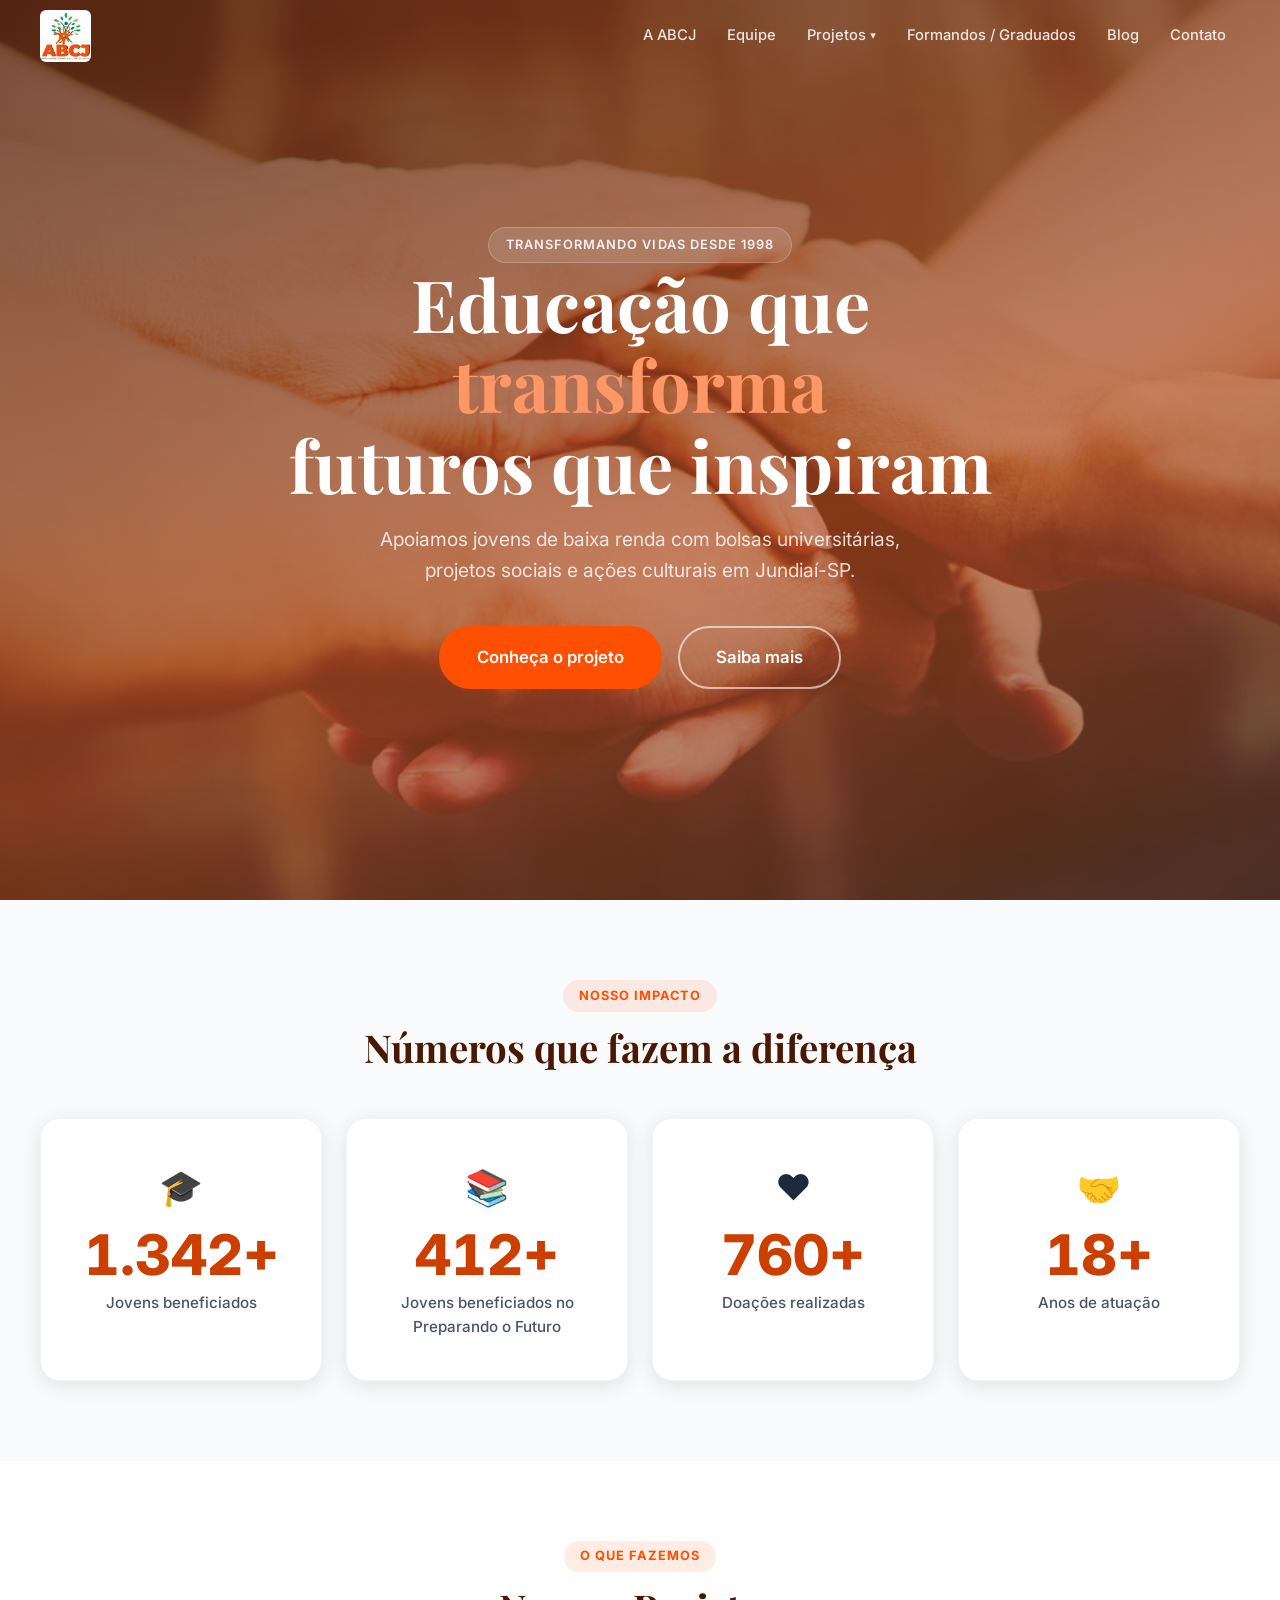
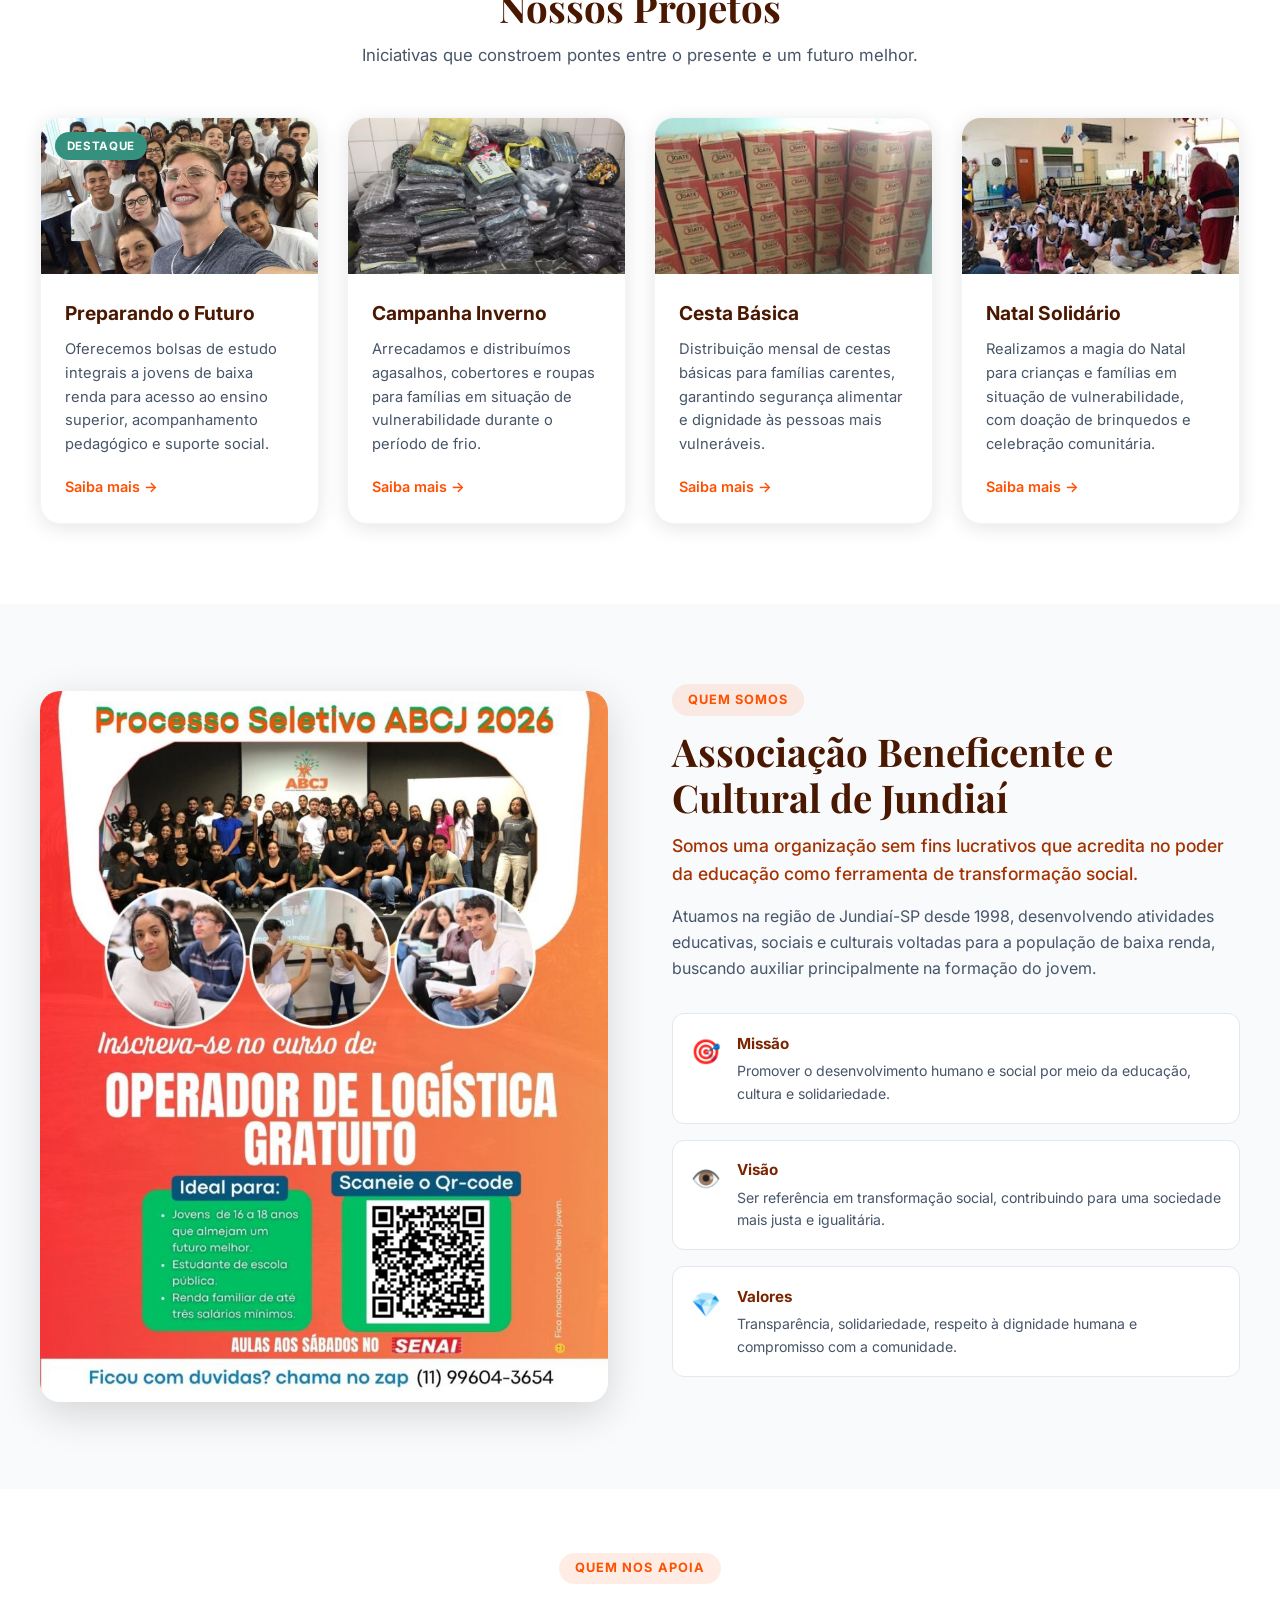
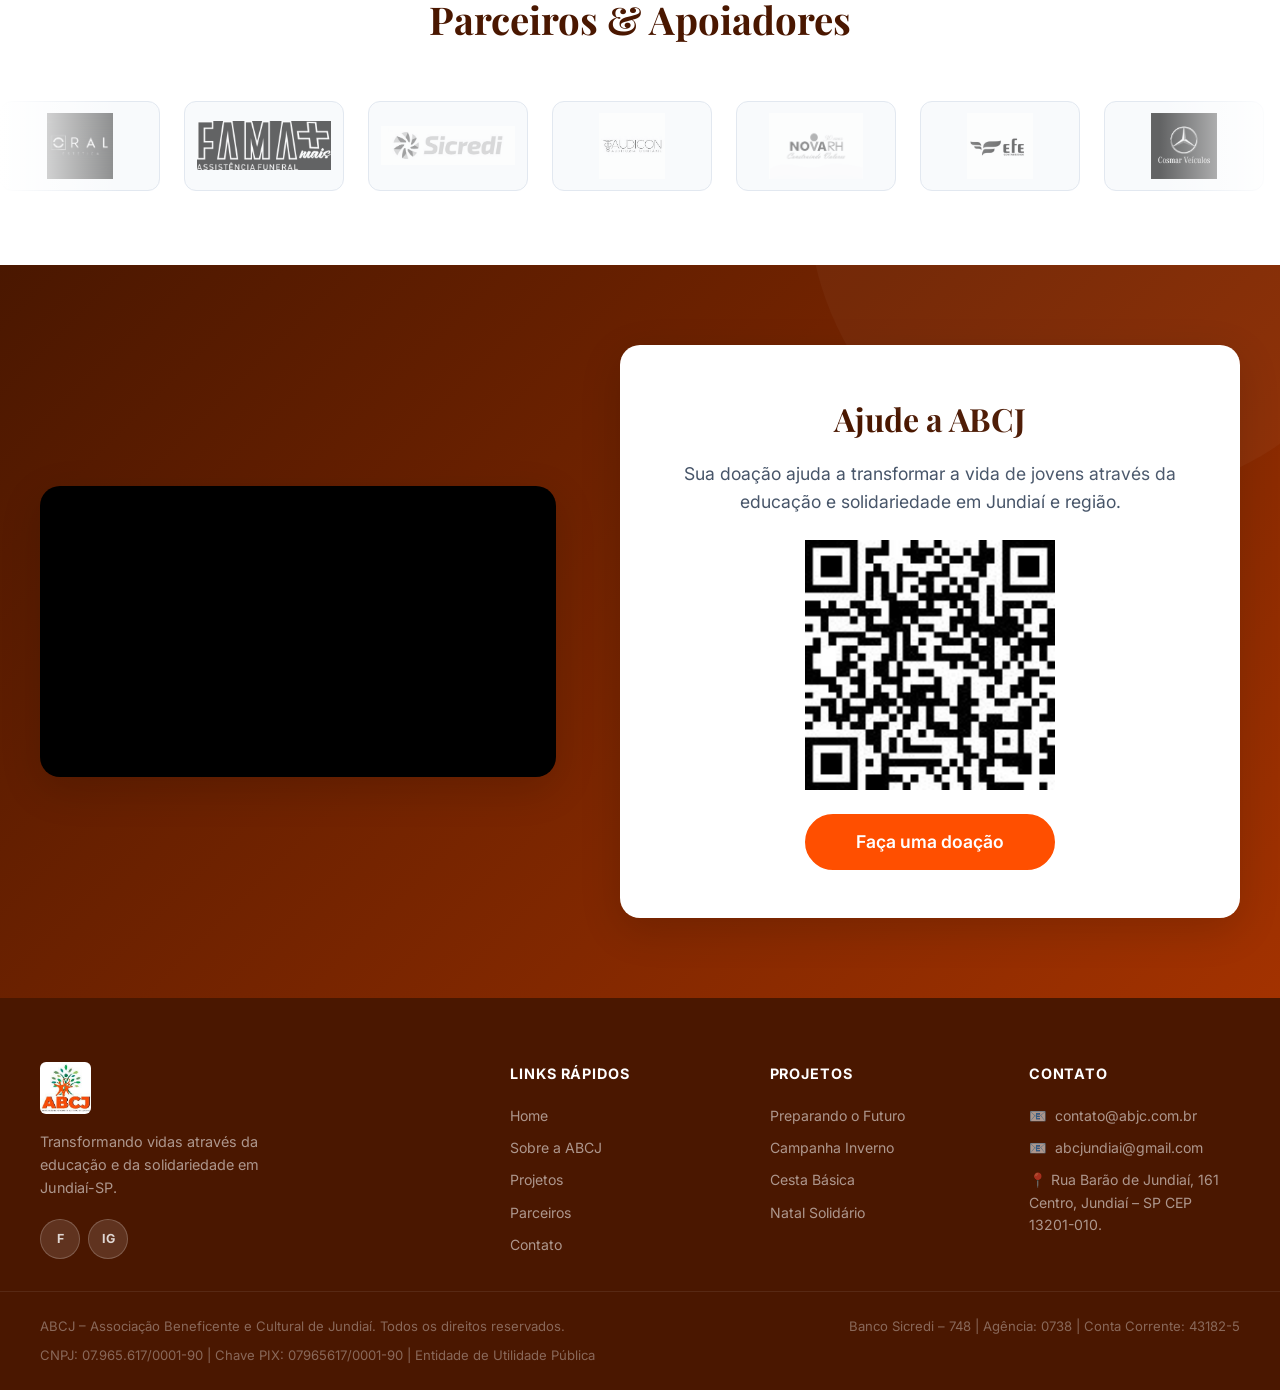
==== commit 80f06ed1: "Adicionando a aba blog ao site" ====
--- a/index.html
+++ b/index.html
@@ -34,15 +34,7 @@
             </ul>
           </li>
           <li><a href="formandos.html" class="nav__link">Formandos / Graduados</a></li>
-          <li class="nav__dropdown">
-            <a href="blog.html" class="nav__link">Blog <span class="nav__arrow">▾</span></a>
-            <ul class="nav__sub">
-              <li><a href="noticias.html">Notícias</a></li>
-              <li><a href="processo-seletivo.html">Processo Seletivo</a></li>
-              <li><a href="eventos.html">Eventos</a></li>
-              <li><a href="agradecimentos.html">Agradecimentos</a></li>
-            </ul>
-          </li>
+          <li><a href="blog.html" class="nav__link">Blog</a></li>
           <li><a href="index.html#contato" class="nav__link">Contato</a></li>
         </ul>
       </nav>
--- a/style.css
+++ b/style.css
@@ -799,3 +799,151 @@
   .team-grid { grid-template-columns: 1fr; }
   .board-grid { gap: 2.5rem; }
 }
+
+/* =============================================
+   BLOG PAGE
+   ============================================= */
+.hero--blog {
+  min-height: 350px; height: 45vh;
+}
+
+.blog-section {
+  padding: 5rem 0;
+  background: var(--gray-50);
+}
+
+.blog-grid {
+  display: grid;
+  grid-template-columns: repeat(auto-fit, minmax(320px, 1fr));
+  gap: 2.5rem;
+}
+
+.blog-card {
+  background: var(--white);
+  border-radius: var(--radius-lg);
+  overflow: hidden;
+  box-shadow: var(--shadow);
+  transition: var(--transition);
+  border: 1px solid var(--gray-100);
+  display: flex;
+  flex-direction: column;
+}
+
+.blog-card:hover {
+  transform: translateY(-8px);
+  box-shadow: var(--shadow-lg);
+}
+
+.blog-card__img-wrap {
+  width: 100%;
+  aspect-ratio: 16/9;
+  overflow: hidden;
+  background: var(--gray-100);
+  position: relative;
+}
+
+.blog-card__img {
+  width: 100%;
+  height: 100%;
+  object-fit: cover;
+  transition: transform 0.5s ease;
+}
+
+.blog-card:hover .blog-card__img {
+  transform: scale(1.05);
+}
+
+.blog-card__body {
+  padding: 2rem;
+  flex-grow: 1;
+  display: flex;
+  flex-direction: column;
+}
+
+.blog-card__category {
+  color: var(--orange-600);
+  font-weight: 700;
+  font-size: .75rem;
+  text-transform: uppercase;
+  letter-spacing: .08em;
+  margin-bottom: .75rem;
+  display: block;
+}
+
+.blog-card__title {
+  font-family: var(--font-display);
+  font-size: 1.4rem;
+  color: var(--orange-900);
+  margin-bottom: 1rem;
+  line-height: 1.3;
+}
+
+.blog-card__excerpt {
+  color: var(--gray-600);
+  font-size: .95rem;
+  line-height: 1.6;
+  margin-bottom: 1.5rem;
+  display: -webkit-box;
+  -webkit-line-clamp: 3;
+  -webkit-box-orient: vertical;
+  overflow: hidden;
+}
+
+.blog-card__link {
+  margin-top: auto;
+  color: var(--orange-500);
+  font-weight: 700;
+  font-size: .9rem;
+  display: inline-flex;
+  align-items: center;
+  gap: .5rem;
+  transition: var(--transition);
+}
+
+.blog-card__link:hover {
+  gap: .75rem;
+  color: var(--orange-700);
+}
+
+/* Pagination */
+.pagination {
+  margin-top: 4rem;
+  display: flex;
+  justify-content: center;
+  align-items: center;
+  gap: .5rem;
+}
+
+.pagination__link, .pagination__current {
+  width: 44px;
+  height: 44px;
+  display: flex;
+  align-items: center;
+  justify-content: center;
+  border-radius: var(--radius-sm);
+  font-weight: 600;
+  transition: var(--transition);
+  border: 1.5px solid var(--gray-200);
+}
+
+.pagination__link:hover {
+  border-color: var(--orange-500);
+  color: var(--orange-500);
+  background: rgba(255, 79, 0, 0.05);
+}
+
+.pagination__current {
+  background: var(--orange-500);
+  color: var(--white);
+  border-color: var(--orange-500);
+}
+
+.pagination__dots {
+  color: var(--gray-400);
+  padding: 0 .5rem;
+}
+
+.pagination__next {
+  padding: 0 1.25rem;
+  width: auto;
+}
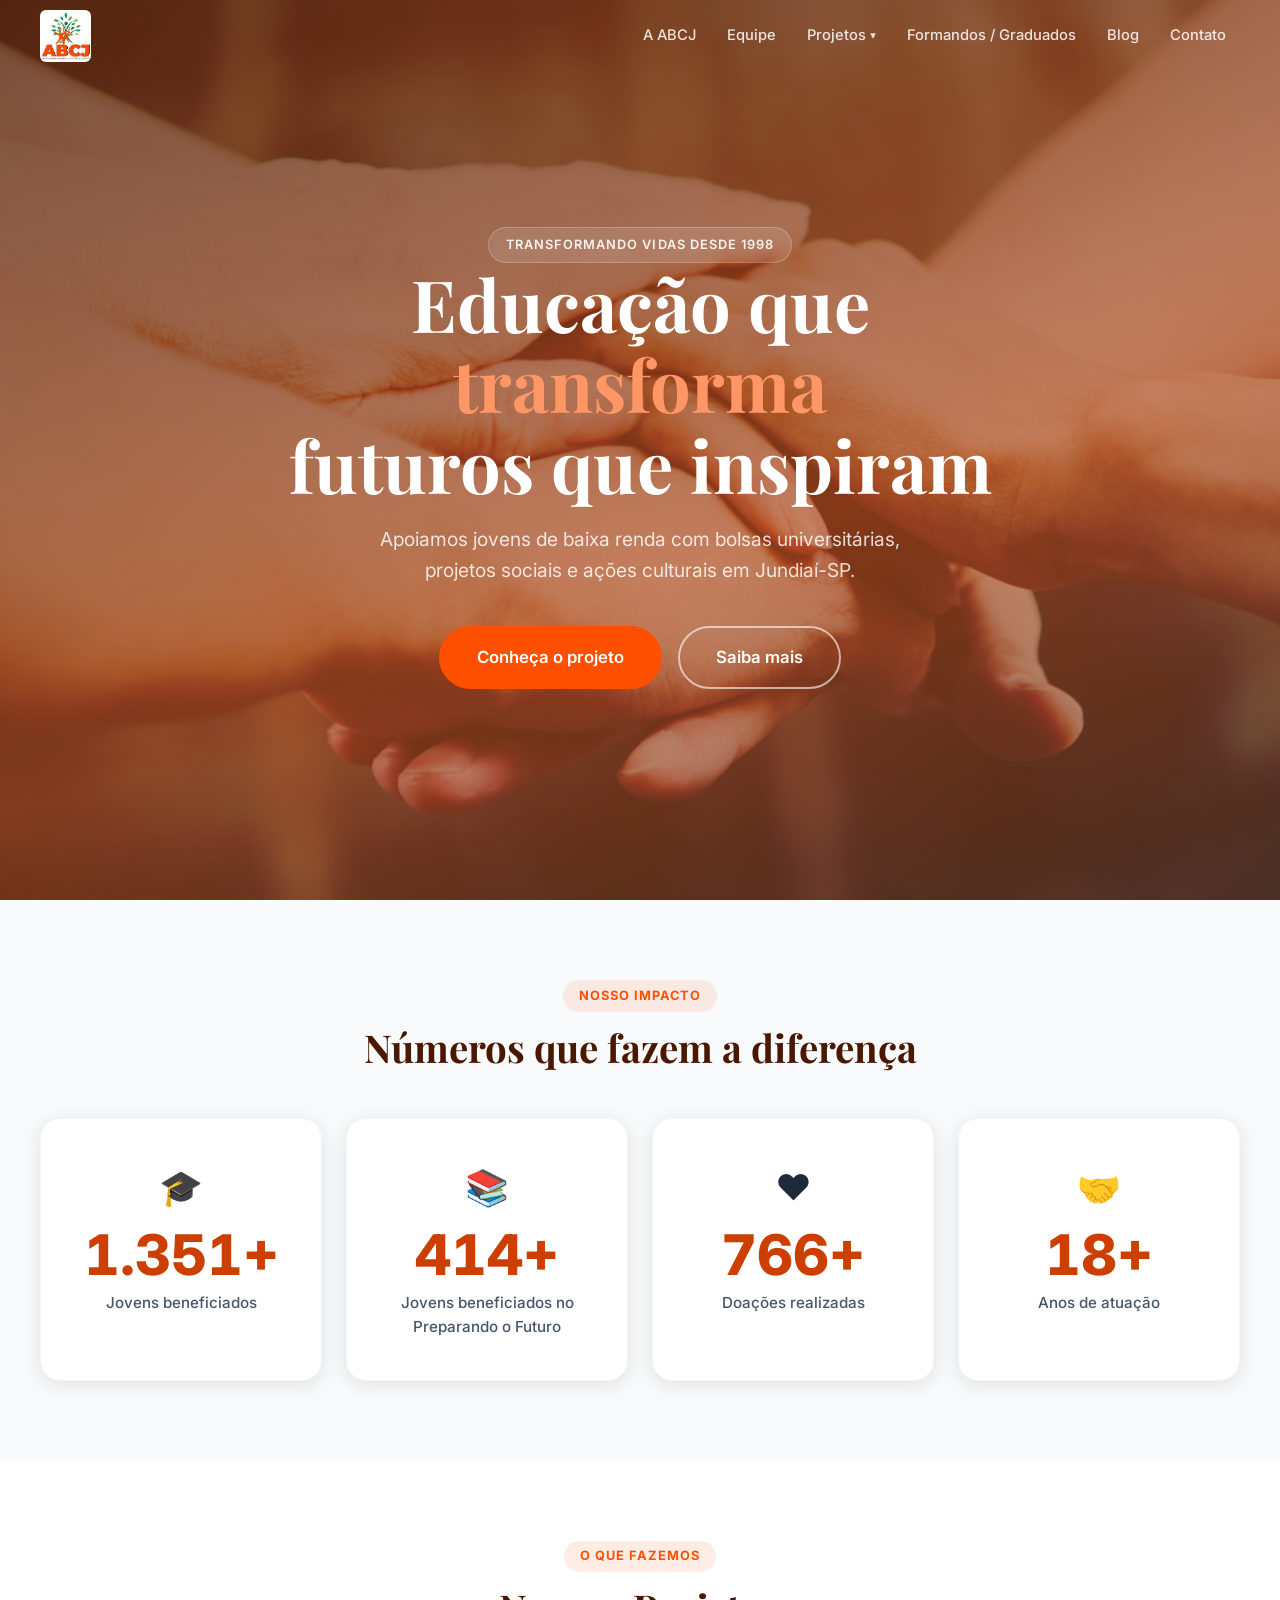
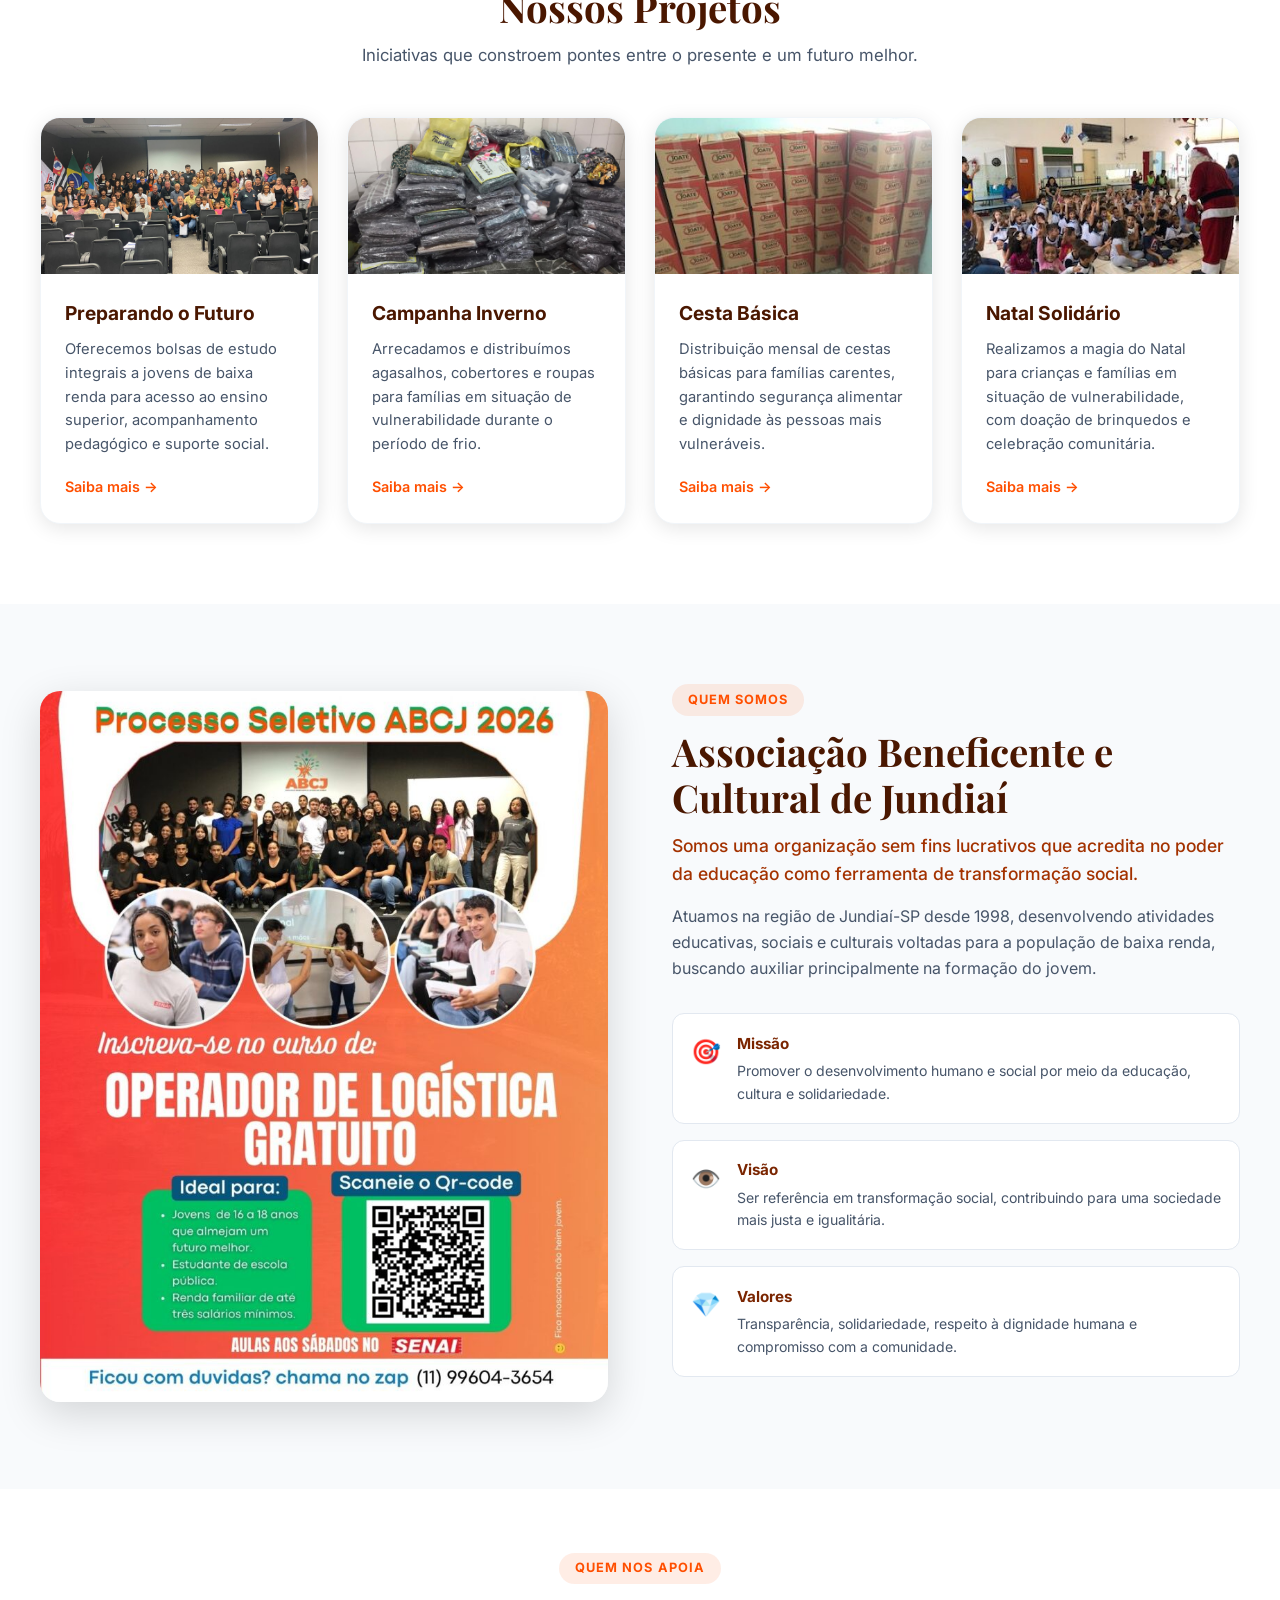
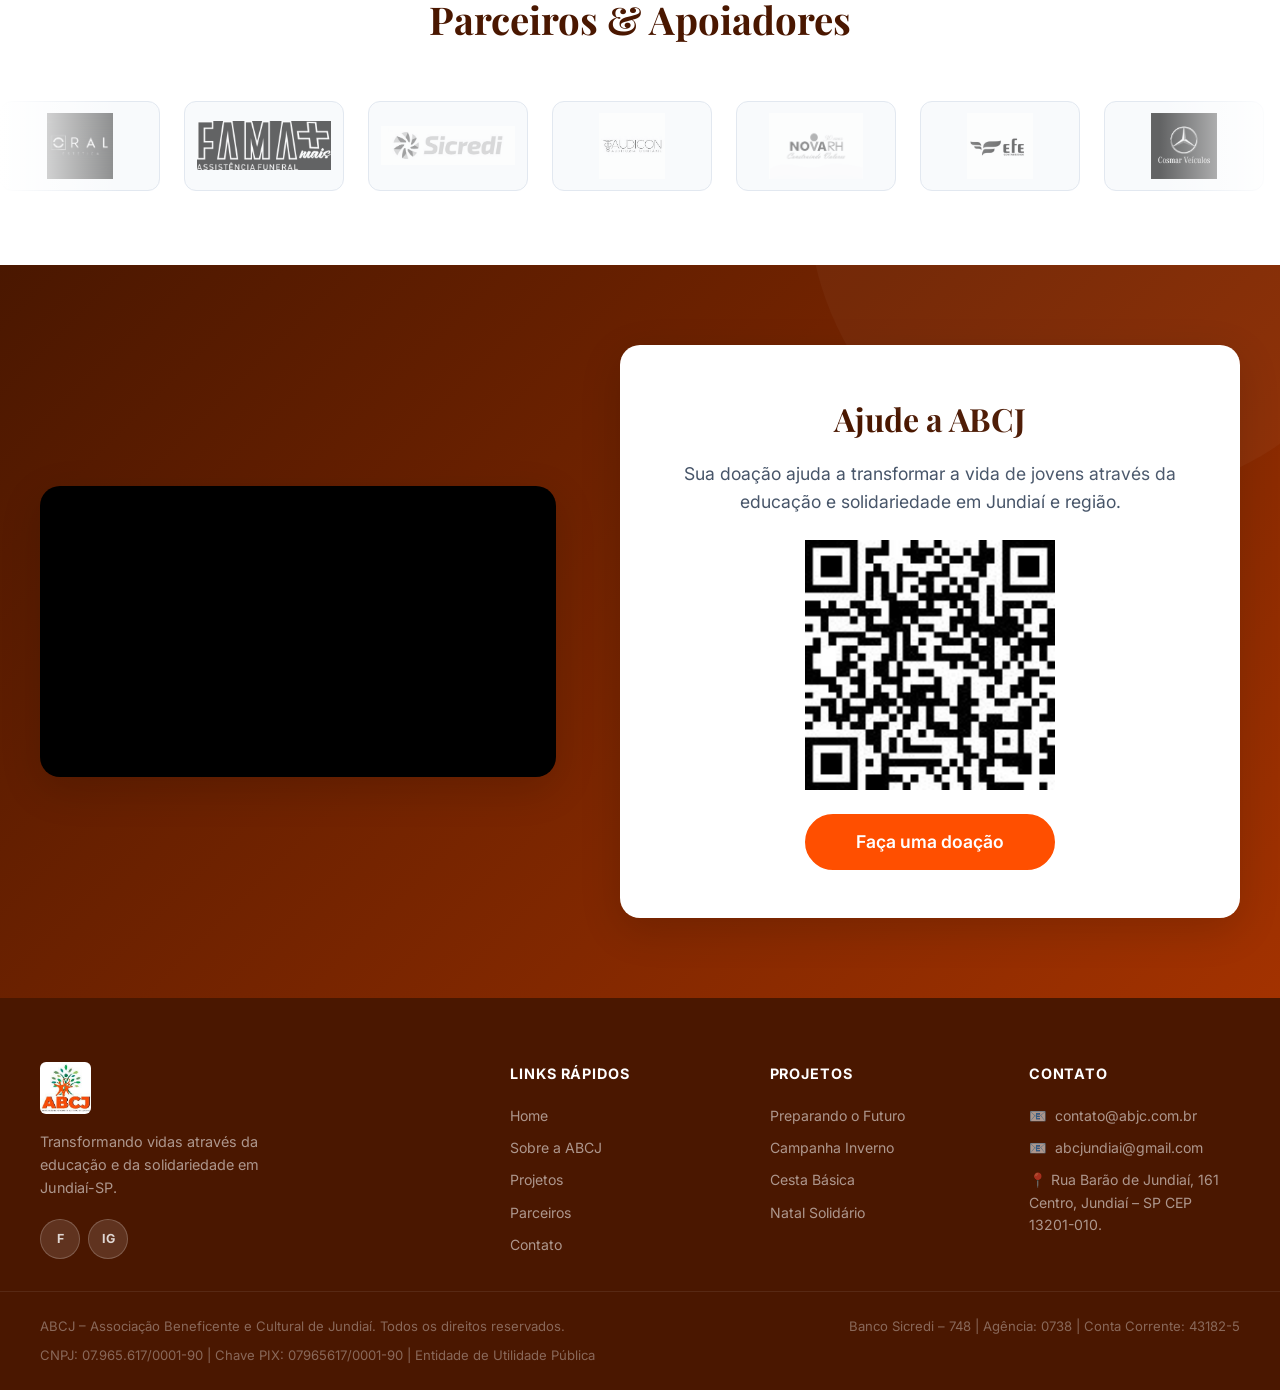
==== commit cb701de5: "Adicionando para o projeto as imagens condizentes ao projeto preparando o futuro" ====
--- a/index.html
+++ b/index.html
@@ -35,7 +35,7 @@
           </li>
           <li><a href="formandos.html" class="nav__link">Formandos / Graduados</a></li>
           <li><a href="blog.html" class="nav__link">Blog</a></li>
-          <li><a href="index.html#contato" class="nav__link">Contato</a></li>
+          <li><a href="index.html#footer" class="nav__link">Contato</a></li>
         </ul>
       </nav>
 
@@ -56,7 +56,7 @@
         <li><a href="index.html#projetos" class="mobile-menu__link">Projetos</a></li>
         <li><a href="formandos.html" class="mobile-menu__link">Formandos / Graduados</a></li>
         <li><a href="blog.html" class="mobile-menu__link">Blog</a></li>
-        <li><a href="index.html#contato" class="mobile-menu__link">Contato</a></li>
+        <li><a href="index.html#footer" class="mobile-menu__link">Contato</a></li>
 
       </ul>
     </div>
@@ -127,8 +127,7 @@
 
           <article class="project-card" id="card-futuro">
             <div class="project-card__img-wrap">
-              <img src="images/preparandoofuturo.jpg" alt="Projeto Preparando o Futuro – jovens recebendo bolsas universitárias" class="project-card__img" loading="lazy" />
-              <span class="project-card__badge">Destaque</span>
+              <img src="images/mudandovidas.jpeg" alt="Projeto Preparando o Futuro – jovens recebendo bolsas universitárias" class="project-card__img" loading="lazy"/>
             </div>
             <div class="project-card__body">
               <h3 class="project-card__title">Preparando o Futuro</h3>
